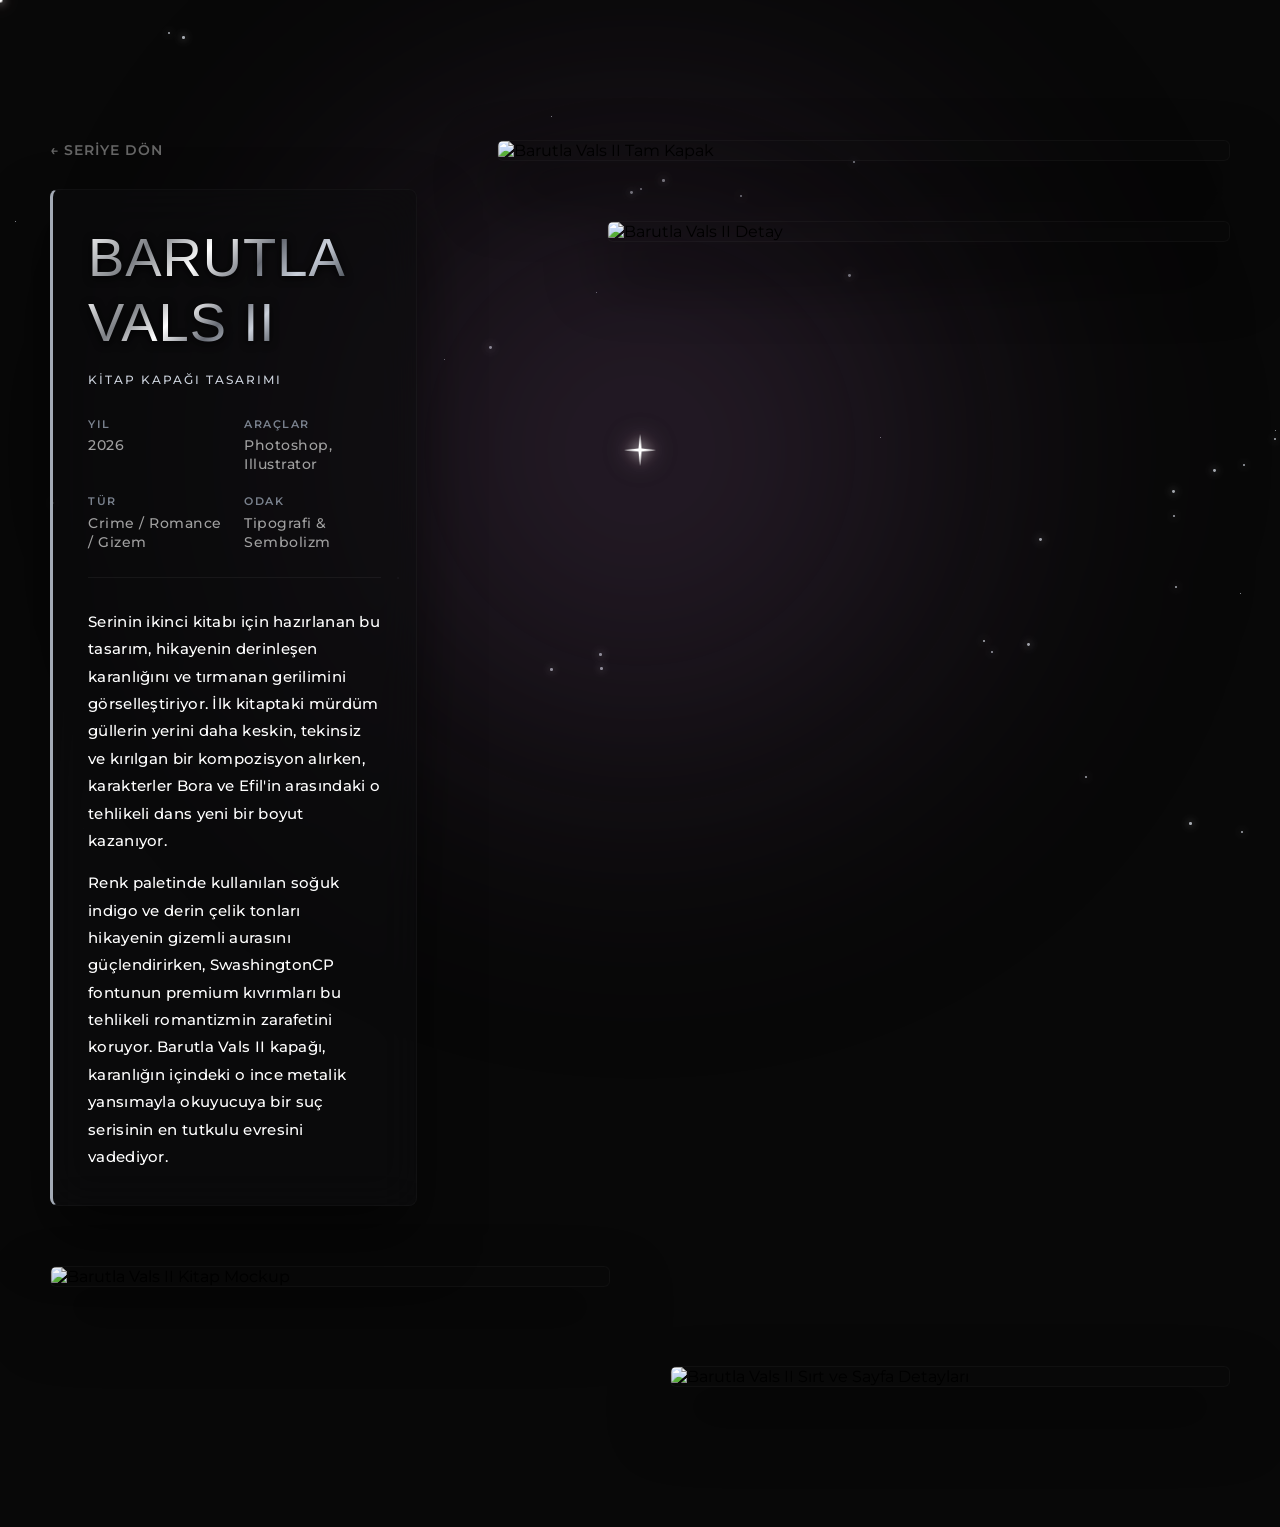
==== barutla-vals-2.html @ 5d256e9f "Add files via upload" ====
<!DOCTYPE html>
<html lang="tr">
<head>
    <meta charset="UTF-8">
    <meta name="viewport" content="width=device-width, initial-scale=1.0">
    <title>Barutla Vals II | Meyra Özer</title>
    
    <!-- GOOGLE FONTS: Montserrat -->
    <link rel="preconnect" href="https://fonts.googleapis.com">
    <link rel="preconnect" href="https://fonts.gstatic.com" crossorigin>
    <link href="https://fonts.googleapis.com/css2?family=Montserrat:wght@300;400;500;600;700&display=swap" rel="stylesheet">
    
    <style>
        /* BARUTLA VALS'İN KESKİN FONTU */
        @font-face {
            font-family: 'swashingtonCP';
            src: url('swashingtonCP.ttf') format('truetype'); 
            font-weight: normal; font-style: normal;
        }

        /* PROJEYE ÖZEL SOĞUK METALİK RENK AYARI */
        :root { --project-glow-color: #4f3754e3; }

        body { padding: 0 !important; background-color: #080808; font-family: 'Montserrat', sans-serif; overflow-x: hidden; }
        * { margin: 0; padding: 0; box-sizing: border-box; user-select: none; cursor: none !important; }
        html { scroll-behavior: smooth; }
        a, button, .interactive { cursor: none !important; }

        /* KURSÖR SİSTEMİ */
        .custom-cursor { width: 5px; height: 5px; background: #fff; border-radius: 50%; position: fixed; transform: translate(-50%, -50%); pointer-events: none; z-index: 9999; box-shadow: 0 0 10px #fff, 0 0 20px #e2abb1; transition: width 0.2s, height 0.2s; will-change: transform; }
        .cursor-follower { width: 32px; height: 32px; position: fixed; transform: translate(-50%, -50%); pointer-events: none; z-index: 9998; color: #ffffff; filter: drop-shadow(0 0 6px rgba(255, 255, 255, 0.9)) drop-shadow(0 0 12px rgba(226, 171, 177, 0.5)); animation: starPulse 2.5s ease-in-out infinite alternate; transition: width 0.3s, height 0.3s; will-change: transform; }
        .cursor-follower svg { width: 100%; height: 100%; }
        @keyframes starPulse { 0% { opacity: 0.4; transform: translate(-50%, -50%) scale(0.9) rotate(0deg); } 100% { opacity: 0.95; transform: translate(-50%, -50%) scale(1.15) rotate(10deg); } }

        /* ÖZEL SOĞUK AMBİANS IŞIĞI */
        .project-bg-glow { position: fixed; top: 50%; left: 50%; transform: translate(-50%, -50%); width: 900px; height: 900px; background: radial-gradient(circle, var(--project-glow-color) 0%, transparent 75%); filter: blur(120px); z-index: -1; pointer-events: none; opacity: 0.6; animation: pulseGlow 8s ease-in-out infinite alternate; will-change: opacity, transform; }
        @keyframes pulseGlow { 0% { opacity: 0.4; transform: translate(-50%, -50%) scale(0.95); } 100% { opacity: 0.7; transform: translate(-50%, -50%) scale(1.05); } }

        /* UÇUŞAN SOĞUK GÜMÜŞ YILDIZLAR */
        .star-field { position: fixed; top: 0; left: 0; width: 100vw; height: 100vh; pointer-events: none; z-index: -1; overflow: hidden; }
        .star { position: absolute; background-color: rgba(220, 225, 235, 0.75); border-radius: 50%; box-shadow: 0 0 8px rgba(255, 255, 255, 0.8), 0 0 15px rgba(220, 225, 235, 0.3); animation: flyAndTwinkle linear infinite; will-change: transform, opacity; }
        @keyframes flyAndTwinkle { 0% { transform: translateY(0) rotate(0deg); opacity: 0; } 10% { opacity: 0.7; } 90% { opacity: 0.7; } 100% { transform: translateY(-120vh) rotate(360deg); opacity: 0; } }

        /* BÖLÜM 1: YAN YANA EDİTORYAL DÜZEN */
        .case-study-container { display: flex; max-width: 1600px; margin: 0 auto; padding: 140px 50px 60px 50px; gap: 80px; }
        .project-meta-side { flex: 1; max-width: 450px; }

        .back-btn { color: #666; text-decoration: none; font-size: 0.9rem; letter-spacing: 1px; transition: color 0.3s ease; display: inline-block; margin-bottom: 30px; text-transform: uppercase; font-weight: 600; }
        .back-btn:hover { color: #fff; }

        .editorial-card { background: rgba(12, 12, 14, 0.6); border: 1px solid rgba(255, 255, 255, 0.03); border-left: 3px solid #a3aab5; border-radius: 8px; padding: 35px; backdrop-filter: blur(20px); -webkit-backdrop-filter: blur(20px); box-shadow: 0 30px 60px rgba(0, 0, 0, 0.5); }

        .case-study-container .editorial-card h1 { font-family: 'swashingtonCP', sans-serif !important; font-size: 3.40rem !important; line-height: 1.2 !important; margin-bottom: 16px !important; letter-spacing: 1px !important; text-transform: none !important; font-weight: 400 !important; filter: drop-shadow(0 2px 4px rgba(0, 0, 0, 0.95)) !important; }
        .case-study-container .editorial-card h1 span { display: inline-block !important; background: linear-gradient(135deg, #ffffff 0%, #7b7e83 25%, #ffffff 45%, #666a73 65%, #cbd1db 80%, #333840 100%) !important; -webkit-background-clip: text !important; -webkit-text-fill-color: transparent !important; background-clip: text !important; margin-right: 12px !important; }

        .editorial-card .project-category { font-size: 0.75rem; color: #cbd1db; letter-spacing: 2px; text-transform: uppercase; margin-bottom: 30px; font-weight: 500; }

        .project-spec-grid { display: grid; grid-template-columns: 1fr 1fr; gap: 20px; margin-bottom: 30px; padding-bottom: 25px; border-bottom: 1px solid rgba(255, 255, 255, 0.05); }
        .spec-item { font-size: 0.85rem; color: #a0a0a0; letter-spacing: 0.5px; line-height: 1.4; font-weight: 500; }
        .spec-item span { display: block; font-size: 0.70rem; color: #7a828e; text-transform: uppercase; letter-spacing: 1.5px; margin-bottom: 4px; font-weight: 600; }

        .project-description { color: #ffffff !important; line-height: 1.8; font-size: 0.95rem; font-weight: 500 !important; letter-spacing: 0.3px; }
        .project-description p { margin-bottom: 15px; }
        .project-description p:last-child { margin-bottom: 0; }

        .project-visuals-side { flex: 2; display: flex; flex-direction: column; gap: 60px; }

        .showcase-img { width: 100%; height: auto; object-fit: contain; border-radius: 6px; border: 1px solid rgba(255, 255, 255, 0.03); background: rgba(10, 10, 10, 0.2); box-shadow: 0 30px 60px rgba(0,0,0,0.8); transition: transform 0.5s ease, box-shadow 0.5s ease; }
        .showcase-img:hover { transform: scale(1.01); box-shadow: 0 40px 80px rgba(0,0,0,0.9), 0 0 40px rgba(255,255,255,0.05); }

        .img-wide { width: 100%; }
        .img-focus { width: 85%; align-self: flex-end; }
        
        /* ========================================= */
        /* YENİ ASİMETRİK PREMIUM EDİTORYAL GALERİ   */
        /* ========================================= */
        .premium-gallery { max-width: 1400px; margin: 0 auto; padding: 0 50px 140px 50px; }
        .gallery-grid { display: grid; grid-template-columns: 1fr 1fr; gap: 60px; align-items: start; }
        
        /* Sağdaki görseli hafif aşağı iterek dergi mizanpajı havası yaratıyoruz */
        .stagger-down { margin-top: 100px; }
        
        .gallery-grid .showcase-img { width: 100%; max-width: 600px; margin: 0 auto; display: block; border-radius: 6px; box-shadow: 0 30px 60px rgba(0,0,0,0.6); border: 1px solid rgba(255,255,255,0.03); transition: transform 0.5s ease, box-shadow 0.5s ease; }
        .gallery-grid .showcase-img:hover { transform: scale(1.02); box-shadow: 0 40px 80px rgba(0,0,0,0.9), 0 0 40px rgba(255,255,255,0.05); }

        /* TELEFON UYUMU */
        @media (max-width: 992px) {
            .case-study-container { flex-direction: column; padding: 100px 20px 30px 20px; gap: 50px; }
            .project-meta-side { max-width: 100%; }
            .case-study-container .editorial-card h1 { font-size: 2.3rem !important; }
            .premium-gallery { padding: 0 20px 100px 20px; }
            
            /* Telefonda asimetriyi iptal edip alt alta düzgünce diziyoruz */
            .gallery-grid { grid-template-columns: 1fr; gap: 40px; }
            .stagger-down { margin-top: 0; }
            .img-focus { width: 100%; }
        }

        /* Dokunmatik Ekranlarda Kursörü Gizle */
        @media (pointer: coarse) {
            .custom-cursor, .cursor-follower { display: none !important; }
            body, a, button, .interactive { cursor: auto !important; }
        }
    </style>
</head>
<body>

    <!-- KURSÖR -->
    <div class="custom-cursor" id="cursor"></div>
    <div class="cursor-follower" id="follower"><svg viewBox="0 0 24 24" fill="none" xmlns="http://www.w3.org/2000/svg"><path d="M12 0 L13.2 10.8 L24 12 L13.2 13.2 L12 24 L10.8 13.2 L0 12 L10.8 10.8 Z" fill="currentColor"/></svg></div>

    <div class="star-field" id="starField"></div>
    <div class="project-bg-glow"></div>

    <!-- BÖLÜM 1: Metin ve İlk 2 Görsel Yan Yana -->
    <div class="case-study-container">
        
        <aside class="project-meta-side">
            <a href="barutla-vals-serisi.html" class="back-btn interactive">← SERİYE DÖN</a>
            
            <div class="editorial-card">
                <h1><span>BARUTLA</span> <br><span>VALS II</span></h1>
                <div class="project-category">KİTAP KAPAĞI TASARIMI</div>
                
                <div class="project-spec-grid">
                    <div class="spec-item"><span>YIL</span> 2026</div>
                    <div class="spec-item"><span>ARAÇLAR</span> Photoshop, Illustrator</div>
                    <div class="spec-item"><span>TÜR</span> Crime / Romance / Gizem</div>
                    <div class="spec-item"><span>ODAK</span> Tipografi & Sembolizm</div>
                </div>

                <div class="project-description">
                    <p>Serinin ikinci kitabı için hazırlanan bu tasarım, hikayenin derinleşen karanlığını ve tırmanan gerilimini görselleştiriyor. İlk kitaptaki mürdüm güllerin yerini daha keskin, tekinsiz ve kırılgan bir kompozisyon alırken, karakterler Bora ve Efil'in arasındaki o tehlikeli dans yeni bir boyut kazanıyor.</p>
                    <p>Renk paletinde kullanılan soğuk indigo ve derin çelik tonları hikayenin gizemli aurasını güçlendirirken, SwashingtonCP fontunun premium kıvrımları bu tehlikeli romantizmin zarafetini koruyor. Barutla Vals II kapağı, karanlığın içindeki o ince metalik yansımayla okuyucuya bir suç serisinin en tutkulu evresini vadediyor.</p>
                </div>
            </div>
        </aside>

        <!-- Dosya adları barutla-vals-2 klasörüne göre güncellendi -->
        <main class="project-visuals-side">
            <img src="barutla-vals-2/bv-iki-01.jpg" alt="Barutla Vals II Tam Kapak" class="showcase-img img-wide interactive">
            <img src="barutla-vals-2/bv-iki-02.jpg" alt="Barutla Vals II Detay" class="showcase-img img-focus interactive">
        </main>

    </div>

    <!-- BÖLÜM 2: ASİMETRİK PREMIUM EDİTORYAL GALERİ -->
    <section class="premium-gallery">
        <div class="gallery-grid">
            <div class="gallery-item">
                <img src="barutla-vals-2/bv-iki-03.jpg" alt="Barutla Vals II Kitap Mockup" class="showcase-img interactive">
            </div>
            <!-- Bu görsel asimetrik etki için biraz daha aşağıda duracak -->
            <div class="gallery-item stagger-down">
                <img src="barutla-vals-2/bv-iki-04.jpg" alt="Barutla Vals II Sırt ve Sayfa Detayları" class="showcase-img interactive">
            </div>
        </div>
    </section>

    <script>
        // Uçuşan Yıldızlar
        const starField = document.getElementById('starField');
        const starCount = 40; 
        for (let i = 0; i < starCount; i++) {
            const star = document.createElement('div');
            star.className = 'star';
            star.style.left = Math.random() * 100 + 'vw';
            star.style.top = Math.random() * 100 + 'vh';
            const size = Math.random() * 2 + 1; 
            star.style.width = size + 'px';
            star.style.height = size + 'px';
            star.style.animationDuration = Math.random() * 6 + 5 + 's'; 
            starField.appendChild(star);
        }

        // Kusursuz Fare Takip Sistemi
        const cursor = document.getElementById('cursor'); 
        const follower = document.getElementById('follower');
        let mX = window.innerWidth / 2, mY = window.innerHeight / 2; let fX = mX, fY = mY;
        
        document.addEventListener('mousemove', (e) => { 
            mX = e.clientX; mY = e.clientY; 
            cursor.style.left = mX + 'px'; cursor.style.top = mY + 'px'; 
        });
        
        function updateFollower() { 
            fX += (mX - fX) * 0.15; 
            fY += (mY - fY) * 0.15; 
            follower.style.left = fX + 'px'; 
            follower.style.top = fY + 'px'; 
            requestAnimationFrame(updateFollower); 
        } 
        updateFollower();
    </script>

</body>
</html>
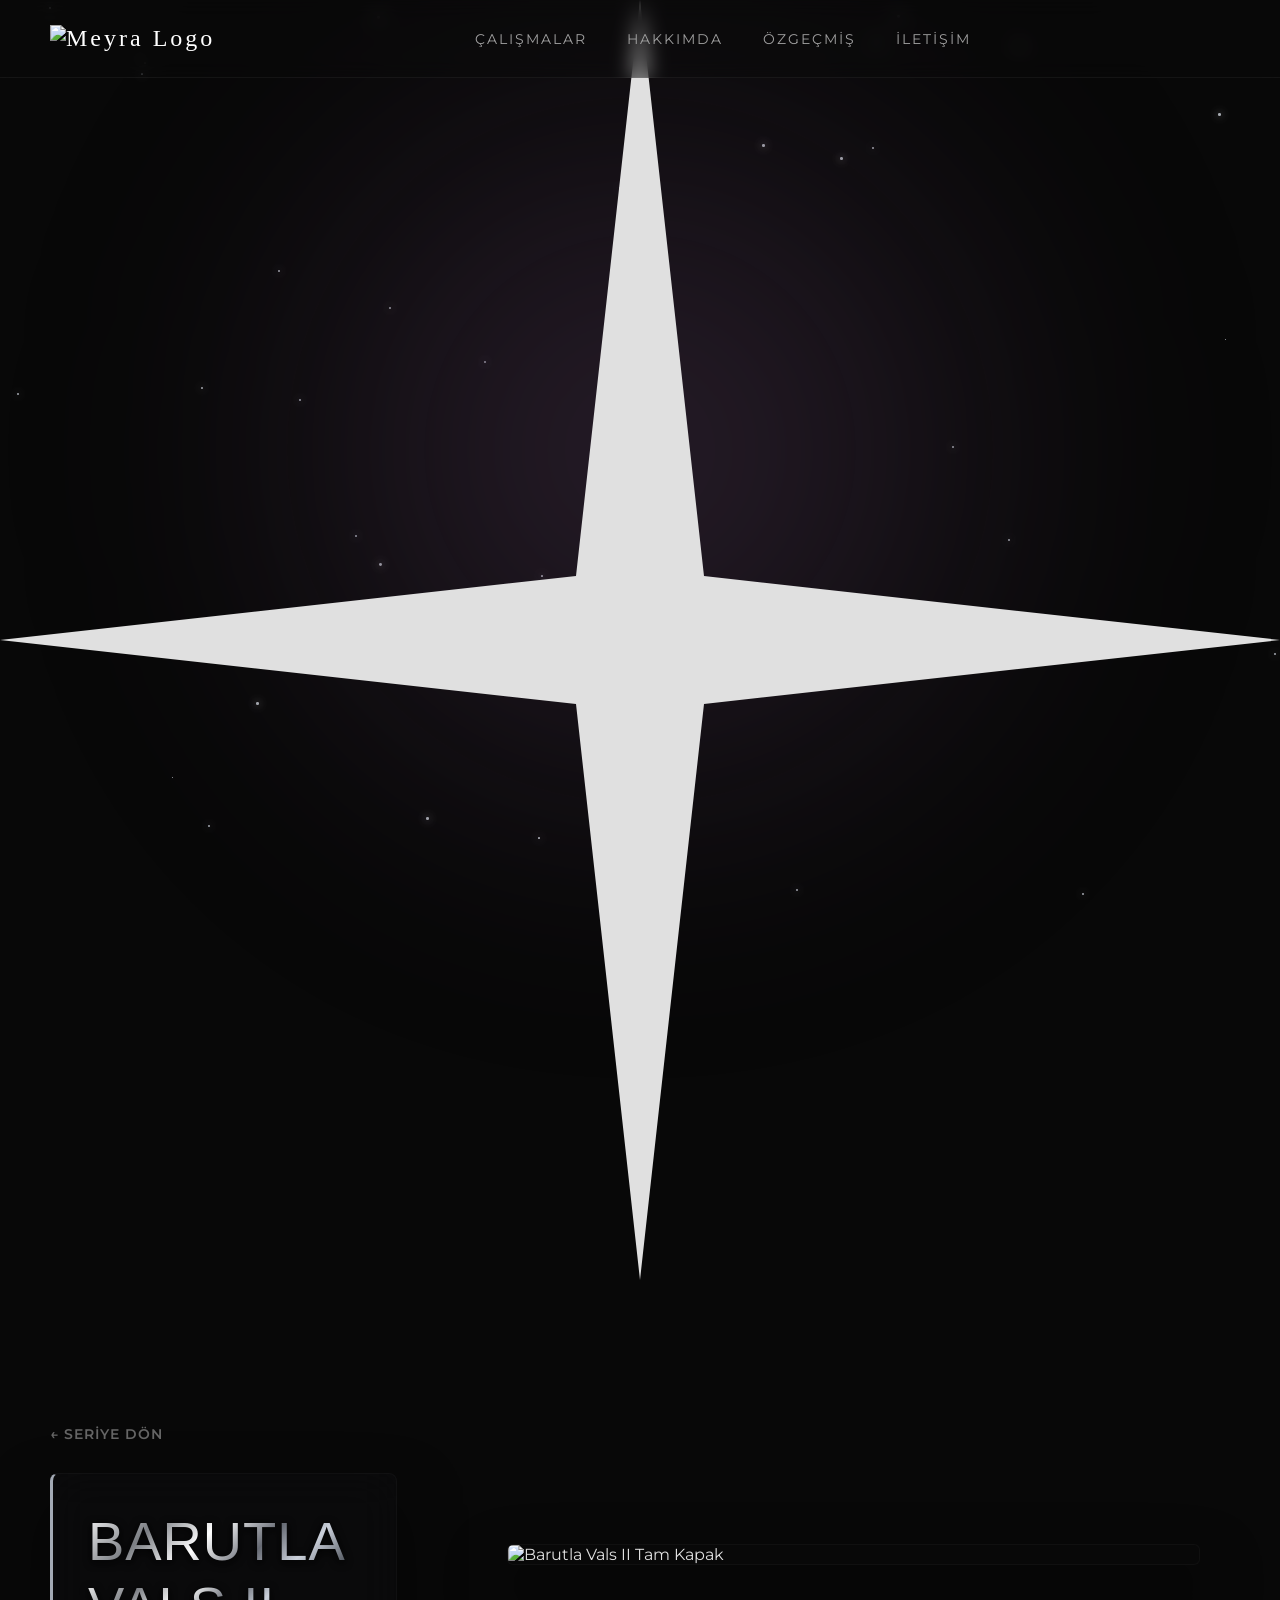
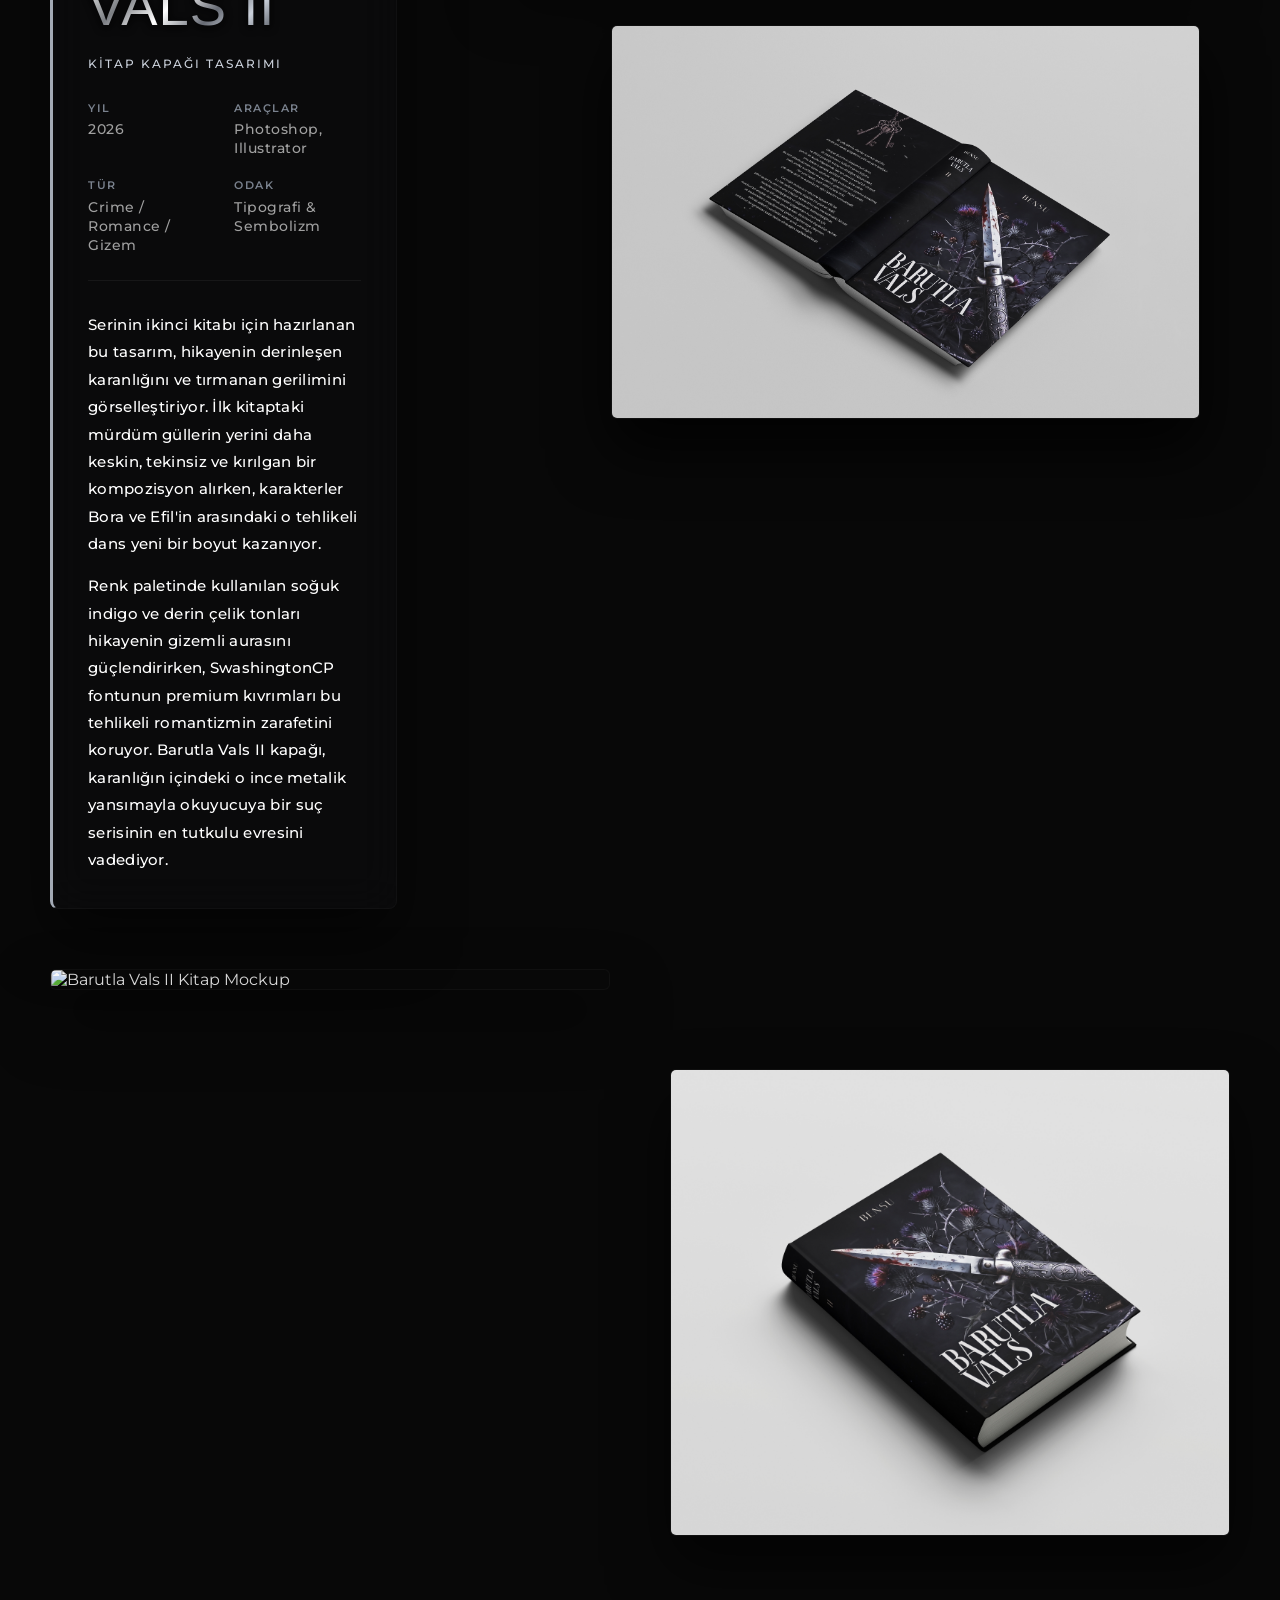
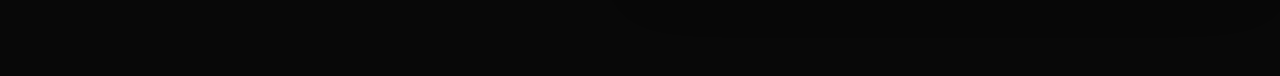
==== commit 014cc1ea: "Add files via upload" ====
--- a/barutla-vals-2.html
+++ b/barutla-vals-2.html
@@ -4,8 +4,10 @@
     <meta charset="UTF-8">
     <meta name="viewport" content="width=device-width, initial-scale=1.0">
     <title>Barutla Vals II | Meyra Özer</title>
+    <link rel="icon" type="image/png" href="m-logo-beyaz.png">
     
-    <!-- GOOGLE FONTS: Montserrat -->
+    <link rel="stylesheet" href="style.css">
+    
     <link rel="preconnect" href="https://fonts.googleapis.com">
     <link rel="preconnect" href="https://fonts.gstatic.com" crossorigin>
     <link href="https://fonts.googleapis.com/css2?family=Montserrat:wght@300;400;500;600;700&display=swap" rel="stylesheet">
@@ -21,16 +23,7 @@
         /* PROJEYE ÖZEL SOĞUK METALİK RENK AYARI */
         :root { --project-glow-color: #4f3754e3; }
 
-        body { padding: 0 !important; background-color: #080808; font-family: 'Montserrat', sans-serif; overflow-x: hidden; }
-        * { margin: 0; padding: 0; box-sizing: border-box; user-select: none; cursor: none !important; }
-        html { scroll-behavior: smooth; }
-        a, button, .interactive { cursor: none !important; }
-
-        /* KURSÖR SİSTEMİ */
-        .custom-cursor { width: 5px; height: 5px; background: #fff; border-radius: 50%; position: fixed; transform: translate(-50%, -50%); pointer-events: none; z-index: 9999; box-shadow: 0 0 10px #fff, 0 0 20px #e2abb1; transition: width 0.2s, height 0.2s; will-change: transform; }
-        .cursor-follower { width: 32px; height: 32px; position: fixed; transform: translate(-50%, -50%); pointer-events: none; z-index: 9998; color: #ffffff; filter: drop-shadow(0 0 6px rgba(255, 255, 255, 0.9)) drop-shadow(0 0 12px rgba(226, 171, 177, 0.5)); animation: starPulse 2.5s ease-in-out infinite alternate; transition: width 0.3s, height 0.3s; will-change: transform; }
-        .cursor-follower svg { width: 100%; height: 100%; }
-        @keyframes starPulse { 0% { opacity: 0.4; transform: translate(-50%, -50%) scale(0.9) rotate(0deg); } 100% { opacity: 0.95; transform: translate(-50%, -50%) scale(1.15) rotate(10deg); } }
+        body { background-color: #080808; overflow-x: hidden; }
 
         /* ÖZEL SOĞUK AMBİANS IŞIĞI */
         .project-bg-glow { position: fixed; top: 50%; left: 50%; transform: translate(-50%, -50%); width: 900px; height: 900px; background: radial-gradient(circle, var(--project-glow-color) 0%, transparent 75%); filter: blur(120px); z-index: -1; pointer-events: none; opacity: 0.6; animation: pulseGlow 8s ease-in-out infinite alternate; will-change: opacity, transform; }
@@ -71,9 +64,7 @@
         .img-wide { width: 100%; }
         .img-focus { width: 85%; align-self: flex-end; }
         
-        /* ========================================= */
-        /* YENİ ASİMETRİK PREMIUM EDİTORYAL GALERİ   */
-        /* ========================================= */
+        /* YENİ ASİMETRİK PREMIUM EDİTORYAL GALERİ */
         .premium-gallery { max-width: 1400px; margin: 0 auto; padding: 0 50px 140px 50px; }
         .gallery-grid { display: grid; grid-template-columns: 1fr 1fr; gap: 60px; align-items: start; }
         
@@ -89,36 +80,41 @@
             .project-meta-side { max-width: 100%; }
             .case-study-container .editorial-card h1 { font-size: 2.3rem !important; }
             .premium-gallery { padding: 0 20px 100px 20px; }
-            
-            /* Telefonda asimetriyi iptal edip alt alta düzgünce diziyoruz */
             .gallery-grid { grid-template-columns: 1fr; gap: 40px; }
             .stagger-down { margin-top: 0; }
             .img-focus { width: 100%; }
         }
-
-        /* Dokunmatik Ekranlarda Kursörü Gizle */
-        @media (pointer: coarse) {
-            .custom-cursor, .cursor-follower { display: none !important; }
-            body, a, button, .interactive { cursor: auto !important; }
-        }
     </style>
 </head>
 <body>
 
-    <!-- KURSÖR -->
     <div class="custom-cursor" id="cursor"></div>
     <div class="cursor-follower" id="follower"><svg viewBox="0 0 24 24" fill="none" xmlns="http://www.w3.org/2000/svg"><path d="M12 0 L13.2 10.8 L24 12 L13.2 13.2 L12 24 L10.8 13.2 L0 12 L10.8 10.8 Z" fill="currentColor"/></svg></div>
 
     <div class="star-field" id="starField"></div>
-    <div class="project-bg-glow"></div>
-
-    <!-- BÖLÜM 1: Metin ve İlk 2 Görsel Yan Yana -->
+    <div class="project-bg-glow" id="glowLight"></div>
+
+    <header class="navbar">
+        <a href="index.html" class="logo interactive">
+            <img src="m-logo-beyaz.png" alt="Meyra Logo" class="nav-logo">
+        </a>
+        <nav class="nav-links">
+            <a href="index.html#calismalar" class="nav-item interactive">ÇALIŞMALAR</a>
+            <a href="index.html#hakkimda" class="nav-item interactive">HAKKIMDA</a>
+            <a href="ozgecmis.html" class="nav-item interactive">ÖZGEÇMİŞ</a>
+            <a href="index.html#iletisim" class="nav-item interactive">İLETİŞİM</a>
+        </nav>
+        <div class="hamburger interactive" id="hamburgerMenu">
+            <span></span><span></span><span></span>
+        </div>
+    </header>
+
     <div class="case-study-container">
         
         <aside class="project-meta-side">
             <a href="barutla-vals-serisi.html" class="back-btn interactive">← SERİYE DÖN</a>
             
-            <div class="editorial-card">
+            <div class="editorial-card interactive">
                 <h1><span>BARUTLA</span> <br><span>VALS II</span></h1>
                 <div class="project-category">KİTAP KAPAĞI TASARIMI</div>
                 
@@ -136,7 +132,6 @@
             </div>
         </aside>
 
-        <!-- Dosya adları barutla-vals-2 klasörüne göre güncellendi -->
         <main class="project-visuals-side">
             <img src="barutla-vals-2/bv-iki-01.jpg" alt="Barutla Vals II Tam Kapak" class="showcase-img img-wide interactive">
             <img src="barutla-vals-2/bv-iki-02.jpg" alt="Barutla Vals II Detay" class="showcase-img img-focus interactive">
@@ -144,13 +139,11 @@
 
     </div>
 
-    <!-- BÖLÜM 2: ASİMETRİK PREMIUM EDİTORYAL GALERİ -->
     <section class="premium-gallery">
         <div class="gallery-grid">
             <div class="gallery-item">
                 <img src="barutla-vals-2/bv-iki-03.jpg" alt="Barutla Vals II Kitap Mockup" class="showcase-img interactive">
             </div>
-            <!-- Bu görsel asimetrik etki için biraz daha aşağıda duracak -->
             <div class="gallery-item stagger-down">
                 <img src="barutla-vals-2/bv-iki-04.jpg" alt="Barutla Vals II Sırt ve Sayfa Detayları" class="showcase-img interactive">
             </div>
@@ -158,7 +151,7 @@
     </section>
 
     <script>
-        // Uçuşan Yıldızlar
+        // Uçuşan Yıldızlar (Barutla Vals'e özel)
         const starField = document.getElementById('starField');
         const starCount = 40; 
         for (let i = 0; i < starCount; i++) {
@@ -173,14 +166,21 @@
             starField.appendChild(star);
         }
 
-        // Kusursuz Fare Takip Sistemi
+        // Global Kursör ve Işık Etkileşimleri
         const cursor = document.getElementById('cursor'); 
         const follower = document.getElementById('follower');
+        const glowLight = document.getElementById('glowLight');
         let mX = window.innerWidth / 2, mY = window.innerHeight / 2; let fX = mX, fY = mY;
         
         document.addEventListener('mousemove', (e) => { 
             mX = e.clientX; mY = e.clientY; 
             cursor.style.left = mX + 'px'; cursor.style.top = mY + 'px'; 
+            
+            // Işığın fareyi hafif takip etmesi
+            const moveX = (mX - window.innerWidth / 2); const moveY = (mY - window.innerHeight / 2);
+            if(glowLight) {
+                glowLight.style.transform = `translate(calc(-50% + ${moveX * 0.1}px), calc(-50% + ${moveY * 0.1}px))`;
+            }
         });
         
         function updateFollower() { 
@@ -191,6 +191,35 @@
             requestAnimationFrame(updateFollower); 
         } 
         updateFollower();
+
+        const interactives = document.querySelectorAll('.interactive');
+        interactives.forEach(item => {
+            item.addEventListener('mouseenter', () => document.body.classList.add('hovering'));
+            item.addEventListener('mouseleave', () => document.body.classList.remove('hovering'));
+        });
+
+        document.addEventListener('click', () => {
+            document.body.classList.add('clicked');
+            setTimeout(() => { document.body.classList.remove('clicked'); }, 300);
+        });
+
+        // Global Hamburger Menü
+        const hamburger = document.getElementById('hamburgerMenu');
+        const navLinks = document.querySelector('.nav-links');
+        const navItemsList = document.querySelectorAll('.nav-item');
+
+        if (hamburger) {
+            hamburger.addEventListener('click', () => {
+                navLinks.classList.toggle('nav-active');
+                hamburger.classList.toggle('toggle');
+            });
+        }
+        navItemsList.forEach(item => {
+            item.addEventListener('click', () => {
+                navLinks.classList.remove('nav-active');
+                hamburger.classList.remove('toggle');
+            });
+        });
     </script>
 
 </body>
--- a/style.css
+++ b/style.css
@@ -0,0 +1,533 @@
+/* GLOBAL AYARLAR */
+* {
+    margin: 0;
+    padding: 0;
+    box-sizing: border-box;
+}
+
+/* TÜM SAYFANIN PREMIUM SCROLLBAR TASARIMI */
+::-webkit-scrollbar {
+    width: 8px;
+}
+
+::-webkit-scrollbar-track {
+    background: #050505;
+}
+
+::-webkit-scrollbar-thumb {
+    background: rgba(255, 255, 255, 0.1);
+    border-radius: 4px;
+    border: 2px solid #050505;
+    transition: background 0.3s ease;
+}
+
+::-webkit-scrollbar-thumb:hover {
+    background: rgba(255, 182, 193, 0.4); /* Toz pembe temaya uyumlu loş hover */
+}
+
+body {
+    background-color: #080808; 
+    color: #e0e0e0;
+    font-family: 'Montserrat', sans-serif; /* Yepyeni Montserrat fontumuz */
+    overflow-x: hidden;
+    scroll-behavior: smooth;
+    isolation: isolate; /* Işıkları duvarın arkasından öne çıkaran sihirli kod */
+}
+
+/* ------------------- */
+/* HERO (KAPAK) BÖLÜMÜ */
+/* ------------------- */
+.hero-section {
+    position: relative;
+    width: 100%;
+    height: 100vh;
+    display: flex;
+    justify-content: center;
+    align-items: center;
+    overflow: hidden;
+}
+
+.bg-video {
+    position: absolute;
+    top: 50%;
+    left: 50%;
+    min-width: 100%;
+    min-height: 100%;
+    transform: translate(-50%, -50%);
+    object-fit: cover;
+    z-index: 1;
+    opacity: 0.8; 
+}
+
+.video-overlay {
+    position: absolute;
+    top: 0;
+    left: 0;
+    width: 100%;
+    height: 100%;
+    background: radial-gradient(circle, rgba(0,0,0,0.4) 0%, rgba(0,0,0,0.85) 100%);
+    z-index: 2;
+}
+
+/* HERO İÇERİK KABI */
+.hero-content {
+    position: relative;
+    z-index: 3;
+    text-align: center;
+    filter: drop-shadow(0 0 25px rgba(255, 255, 255, 0.25)); /* Güvenli parlama alanı */
+}
+
+/* GÜNCELLENEN GRAFİKSEL H1 BAŞLIĞI */
+.hero-content h1 {
+    font-family: 'Playfair Display', serif; /* Başlığın o asil tırnaklı kontrastı korunuyor */
+    font-size: 95px;
+    font-weight: 400;
+    letter-spacing: 14px;
+    margin-bottom: 15px;
+    line-height: 1.2;
+    
+    /* Beyazdan parlak gümüş griye keskin degrade */
+    background: linear-gradient(180deg, #ffffff 30%, #cccccc 100%);
+    -webkit-background-clip: text;
+    -webkit-text-fill-color: transparent;
+    background-clip: text;
+}
+
+.hero-content p {
+    font-size: 14px;
+    font-weight: 300;
+    color: #a0a0a0;
+    letter-spacing: 8px;
+    text-transform: uppercase;
+    margin-bottom: 60px;
+}
+
+.scroll-indicator {
+    font-size: 11px;
+    color: #e3e3e3;
+    letter-spacing: 3px;
+    text-transform: uppercase;
+    animation: floating 2.5s ease-in-out infinite;
+    line-height: 2;
+}
+
+/* ------------------- */
+/* YÜKLENME ANİMASYONLARI (FADE UP) */
+/* ------------------- */
+.fade-up {
+    opacity: 0;
+    transform: translateY(30px);
+    animation: fadeUpAnim 1.2s cubic-bezier(0.16, 1, 0.3, 1) forwards;
+}
+
+.delay-1 { animation-delay: 0.3s; }
+.delay-2 { animation-delay: 0.6s; }
+
+@keyframes fadeUpAnim {
+    to {
+        opacity: 1;
+        transform: translateY(0);
+    }
+}
+
+@keyframes floating {
+    0%, 100% { transform: translateY(0); }
+    50% { transform: translateY(10px); }
+}
+
+/* ------------------- */
+/* PROJELER GALERİSİ */
+/* ------------------- */
+main {
+    max-width: 1300px;
+    margin: 0 auto;
+    padding: 120px 30px;
+}
+
+.section-header {
+    margin-bottom: 60px;
+    display: flex;
+    align-items: center;
+    gap: 20px;
+}
+
+.section-title {
+    font-family: 'Playfair Display', serif;
+    font-size: 32px;
+    font-weight: 400;
+    letter-spacing: 2px;
+    background: linear-gradient(180deg, #ffffff 50%, #b0b0b0 100%);
+    -webkit-background-clip: text;
+    -webkit-text-fill-color: transparent;
+}
+
+/* KÜRATÖR MANİFESTOSU (ÇALIŞMALAR ÖNCESİ) */
+        .curator-manifesto { 
+            margin-top: -30px; 
+            margin-bottom: 60px; 
+            max-width: 700px; 
+            padding-left: 25px; 
+            border-left: 2px solid rgba(226, 171, 177, 0.3); 
+            animation: fadeIn 2s ease forwards;
+        }
+        .curator-manifesto p { 
+            font-family: 'Cormorant Garamond', serif; 
+            font-size: 1.3rem; 
+            font-style: italic; 
+            color: rgba(255, 255, 255, 0.65); 
+            line-height: 1.7; 
+            letter-spacing: 0.5px;
+        }
+        .curator-manifesto span { 
+            font-family: 'Syne', sans-serif; 
+            font-size: 0.75rem; 
+            font-style: normal; 
+            font-weight: 700; 
+            letter-spacing: 3px; 
+            text-transform: uppercase; 
+            color: #fff; 
+            border-bottom: 1px solid #e2abb1; 
+            padding-bottom: 2px; 
+        }
+
+.line {
+    flex-grow: 1;
+    height: 1px;
+    background: linear-gradient(90deg, rgba(255,255,255,0.4), rgba(106, 27, 154, 0.2), transparent);
+}
+
+.gallery {
+    display: grid;
+    grid-template-columns: repeat(auto-fit, minmax(340px, 1fr));
+    gap: 40px;
+}
+
+.project-card {
+    background: rgba(20, 20, 20, 0.4);
+    border: 1px solid rgba(255, 255, 255, 0.05);
+    border-radius: 2px; 
+    backdrop-filter: blur(10px); 
+    overflow: hidden;
+    cursor: pointer;
+    transition: all 0.5s cubic-bezier(0.16, 1, 0.3, 1);
+}
+
+.card-img-placeholder {
+    width: 100%;
+    height: 300px;
+    background-color: #111;
+    transition: transform 0.7s ease;
+}
+
+.project-card:hover .card-img-placeholder {
+    transform: scale(1.05); 
+    background-color: #1a1a1a;
+}
+
+.project-info {
+    padding: 25px;
+    position: relative;
+    background: linear-gradient(0deg, #0f0f0f 0%, transparent 100%);
+    margin-top: -50px; 
+}
+
+.project-info h3 {
+    font-family: 'Playfair Display', serif;
+    font-size: 22px;
+    color: #fff;
+    font-weight: 400;
+    margin-bottom: 6px;
+    letter-spacing: 1px;
+}
+
+.project-info p {
+    font-size: 13px;
+    color: #888;
+    letter-spacing: 1.5px;
+    font-weight: 300;
+    text-transform: uppercase;
+}
+
+.reveal {
+    opacity: 0;
+    transform: translateY(50px);
+    transition: all 0.9s cubic-bezier(0.16, 1, 0.3, 1);
+}
+
+.reveal.active {
+    opacity: 1;
+    transform: translateY(0);
+}
+
+footer {
+    text-align: center;
+    padding: 80px 20px;
+    color: #555;
+    font-size: 13px;
+    letter-spacing: 2px;
+    background: linear-gradient(0deg, #050505 0%, #080808 100%);
+}
+
+footer p {
+    margin-bottom: 12px;
+}
+
+/* ------------------- */
+/* SLIDER (KAYDIRMALI GALERİ) */
+/* ------------------- */
+.project-slider {
+    display: flex;
+    gap: 20px;
+    overflow-x: auto; 
+    scroll-snap-type: x mandatory; 
+    padding: 20px 0;
+}
+
+.project-slider::-webkit-scrollbar {
+    height: 6px; 
+}
+
+.project-slider::-webkit-scrollbar-track {
+    background: rgba(255, 255, 255, 0.05); 
+    border-radius: 10px;
+}
+
+.project-slider::-webkit-scrollbar-thumb {
+    background: rgba(255, 255, 255, 0.3); 
+    border-radius: 10px;
+}
+
+.project-slider img {
+    height: 500px;
+    object-fit: contain;
+    scroll-snap-align: center;
+    border-radius: 4px;
+    transition: transform 0.3s ease;
+}
+
+.card-img-real {
+    width: 100%;
+    height: 300px;
+    object-fit: cover; 
+    transition: transform 0.7s ease;
+    display: block; 
+}
+
+.project-card:hover .card-img-real {
+    transform: scale(1.05);
+}
+
+/* --- KUSURSUZ NAVBAR TASARIMI --- */
+.navbar {
+    position: fixed; 
+    top: 0;
+    left: 0;
+    width: 100%;
+    padding: 25px 50px;
+    display: flex;
+    justify-content: space-between;
+    align-items: center;
+    background: rgba(10, 10, 10, 0.4); 
+    backdrop-filter: blur(10px); 
+    -webkit-backdrop-filter: blur(10px); 
+    z-index: 1000; 
+    box-sizing: border-box;
+    border-bottom: 1px solid rgba(255, 255, 255, 0.05); 
+}
+
+.navbar .logo {
+    font-family: 'Keep Calm', serif;
+    color: #fff;
+    text-decoration: none;
+    font-size: 1.5rem;
+    letter-spacing: 3px;
+}
+
+.navbar .nav-links {
+    display: flex;
+    gap: 40px;
+}
+
+.navbar .nav-links a {
+    color: #a0a0a0;
+    text-decoration: none;
+    font-size: 0.85rem;
+    letter-spacing: 2px;
+    text-transform: uppercase;
+    transition: color 0.3s ease;
+}
+
+.navbar .nav-links a:hover {
+    color: #fff; 
+}
+
+/* EKRAN KÜÇÜLDÜĞÜNDE DEVREYE GİRECEK KODLAR */
+@media (max-width: 768px) {
+    nav, .navbar, header {
+        flex-direction: column !important;
+        gap: 15px;
+        text-align: center;
+        padding: 10px;
+    }
+    
+    h1 {
+        font-size: 2.5rem !important;
+        line-height: 1.2;
+    }
+    
+    h2, h3 {
+        font-size: 1.8rem !important;
+    }
+    
+    img {
+        max-width: 100% !important;
+        height: auto !important;
+    }
+    
+    .container, section, main {
+        padding-left: 15px !important;
+        padding-right: 15px !important;
+    }
+}
+
+/* =================================================== */
+/* SOFT TOZ PEMBE NEBULA IŞIKLARI (YENİ VE HIZLI)       */
+/* =================================================== */
+.ambient-blob {
+    position: fixed;
+    width: 850px;
+    height: 850px;
+    border-radius: 50%;
+    pointer-events: none;
+    z-index: -1; 
+    filter: blur(150px);
+    mix-blend-mode: screen;
+    opacity: 0.22;
+    animation: floatNebula 12s ease-in-out infinite alternate;
+}
+
+.blob-1 {
+    top: -25%;
+    left: -20%;
+    background: radial-gradient(circle, rgba(255, 182, 193, 0.6) 0%, rgba(244, 143, 177, 0.2) 50%, transparent 70%);
+    animation-duration: 9s;
+}
+
+.blob-2 {
+    top: 20%;
+    right: -20%;
+    background: radial-gradient(circle, rgba(224, 176, 255, 0.5) 0%, rgba(255, 192, 203, 0.15) 50%, transparent 70%);
+    animation-duration: 14s;
+    animation-delay: -3s;
+}
+
+.blob-3 {
+    bottom: -25%;
+    left: -15%;
+    background: radial-gradient(circle, rgba(219, 112, 147, 0.5) 0%, rgba(244, 143, 177, 0.1) 50%, transparent 70%);
+    animation-duration: 11s;
+}
+
+@keyframes floatNebula {
+    0% { transform: translate(0, 0) scale(1) rotate(0deg); }
+    50% { transform: translate(100px, 60px) scale(1.15) rotate(120deg); }
+    100% { transform: translate(-50px, 100px) scale(0.95) rotate(240deg); }
+}
+
+/* TOZ PEMBE PREMIUM HOVER EFEKTİ */
+.project-card:hover {
+    transform: translateY(-12px) scale(1.02);
+    border-color: rgba(255, 182, 193, 0.4);
+    box-shadow: 0 25px 50px rgba(0,0,0,0.8), 0 0 40px rgba(255, 182, 193, 0.15);
+}
+
+/* =================================================== */
+/* KOZMİK GÖKYÜZÜ VE UÇUŞAN YILDIZLAR TASARIMI          */
+/* =================================================== */
+.star-field {
+    position: fixed;
+    top: 0;
+    left: 0;
+    width: 100vw;
+    height: 100vh;
+    pointer-events: none;
+    z-index: -1;
+    overflow: hidden;
+}
+
+.star {
+    position: absolute;
+    background-color: rgba(255, 255, 255, 0.85);
+    border-radius: 50%;
+    box-shadow: 0 0 10px rgba(255, 255, 255, 0.8), 0 0 20px rgba(138, 43, 226, 0.4);
+    animation: flyAndTwinkle linear infinite;
+}
+
+@keyframes flyAndTwinkle {
+    0% { transform: translateY(0) rotate(0deg); opacity: 0; }
+    10% { opacity: 0.8; }
+    90% { opacity: 0.8; }
+    100% { transform: translateY(-120vh) rotate(360deg); opacity: 0; }
+}/* ÇALIŞMALAR İÇİN YEPYENİ EPİK AKIŞ */
+.works-editorial-list {
+    width: 100%;
+    margin-top: 100px;
+    padding-bottom: 200px;
+}
+
+.editorial-work-item {
+    width: 100%;
+    padding: 120px 0;
+    border-bottom: 1px solid rgba(255,255,255,0.05);
+    position: relative;
+    display: flex;
+    justify-content: space-between;
+    align-items: center;
+    transition: all 0.6s ease;
+    text-decoration: none;
+}
+
+.editorial-work-item:hover {
+    padding-left: 50px;
+}
+
+.work-text-block { z-index: 2; }
+
+.work-big-title {
+    font-family: 'Syne', sans-serif;
+    font-size: 8rem;
+    font-weight: 800;
+    letter-spacing: -4px;
+    color: #fff;
+    transition: color 0.4s ease;
+}
+
+.work-category-tag {
+    font-family: 'Montserrat', sans-serif;
+    font-size: 0.7rem;
+    letter-spacing: 6px;
+    text-transform: uppercase;
+    color: #bfa0a4;
+    margin-top: 10px;
+    display: block;
+}
+
+/* Farenin altına gelen 'Ghost' Görsel Efekti */
+.work-hover-img {
+    position: fixed;
+    width: 450px;
+    height: 600px;
+    top: 50%;
+    right: 15%;
+    transform: translateY(-50%) scale(0.8);
+    opacity: 0;
+    pointer-events: none;
+    transition: opacity 0.4s ease, transform 0.4s ease;
+    z-index: 1;
+    object-fit: cover;
+    border-radius: 4px;
+    filter: grayscale(30%) contrast(1.1);
+}
+
+.editorial-work-item:hover .work-big-title { color: #e2abb1; }
+.editorial-work-item:hover ~ .work-hover-img { opacity: 1; transform: translateY(-50%) scale(1); }
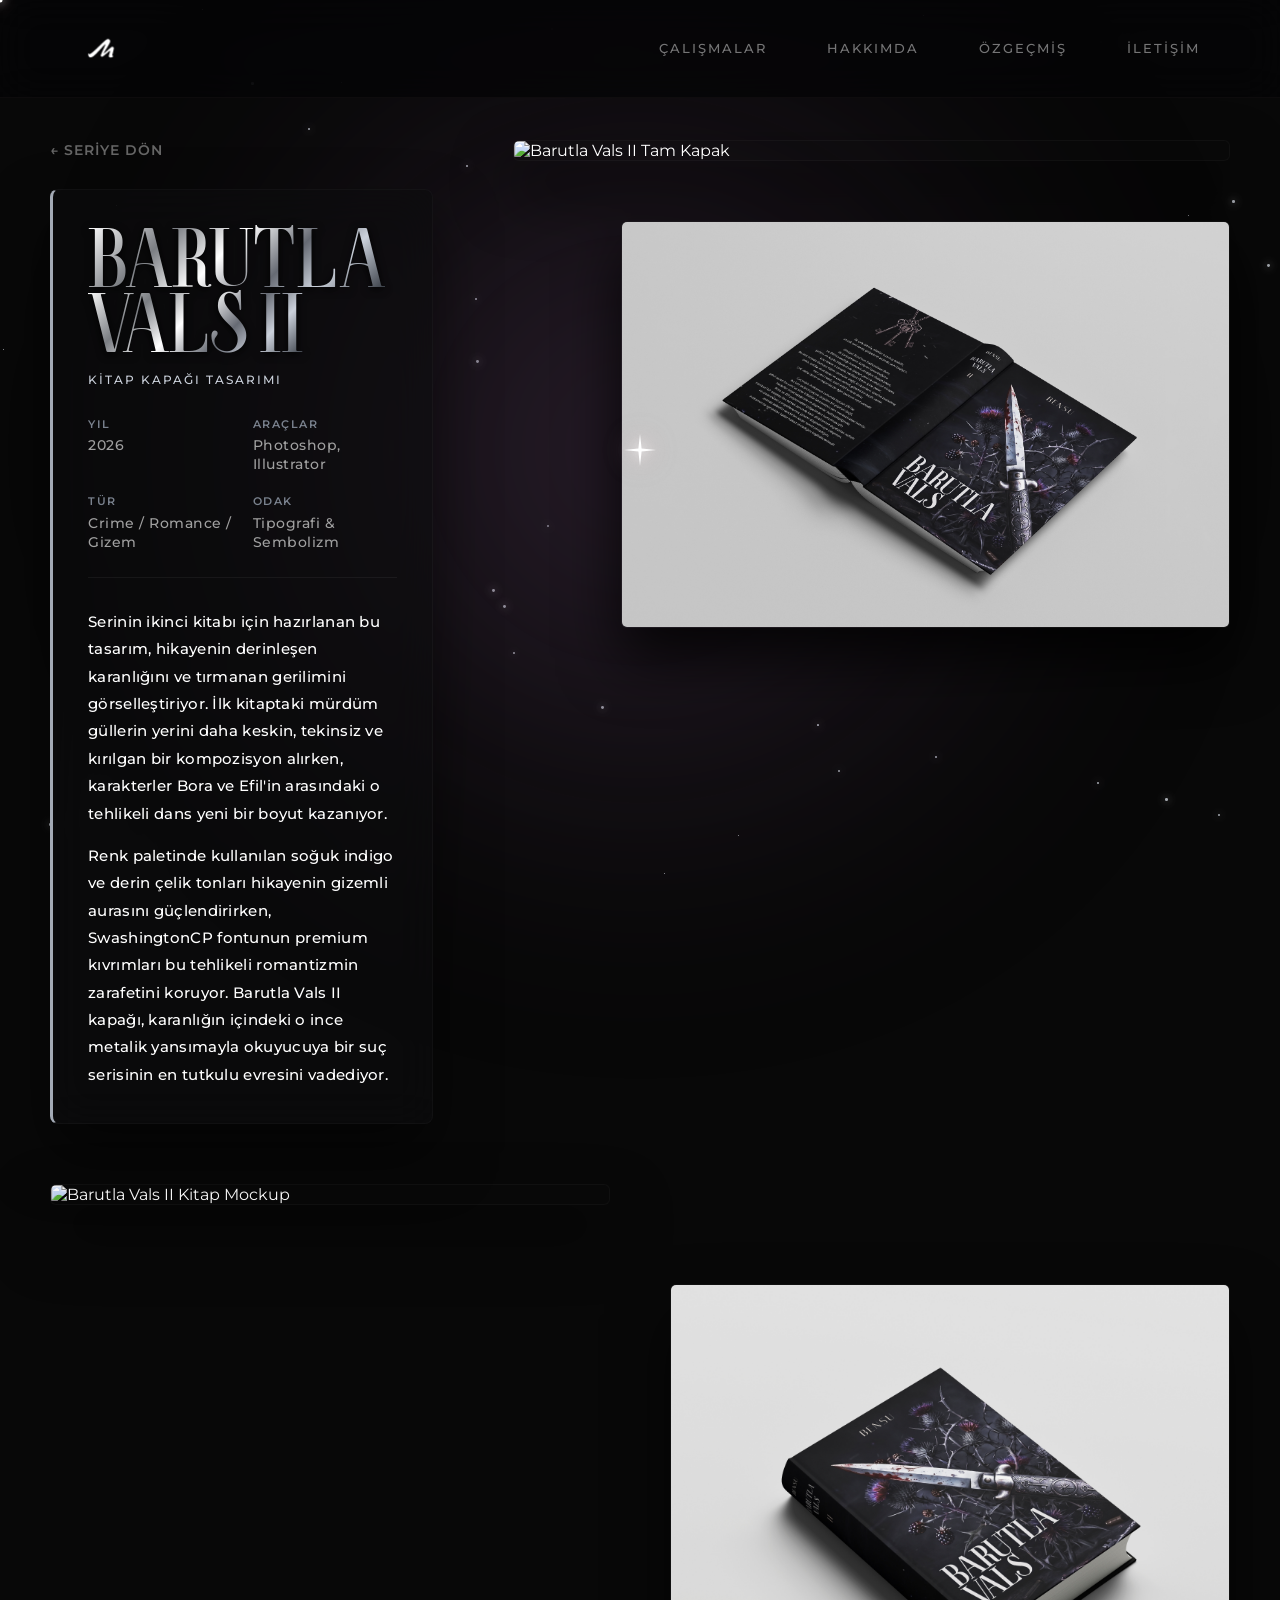
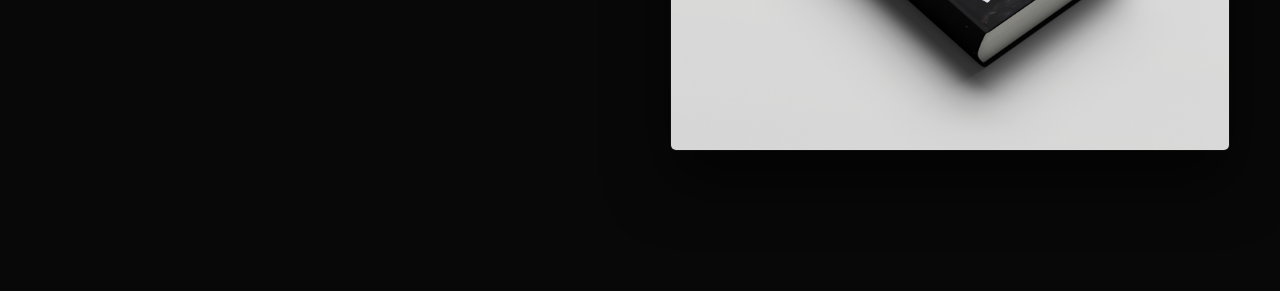
==== commit 2c776fa6: "Add files via upload" ====
--- a/barutla-vals-2.html
+++ b/barutla-vals-2.html
@@ -15,8 +15,8 @@
     <style>
         /* BARUTLA VALS'İN KESKİN FONTU */
         @font-face {
-            font-family: 'swashingtonCP';
-            src: url('swashingtonCP.ttf') format('truetype'); 
+    font-family: 'swashingtonCP';
+    src: url('swashington.ttf') format('truetype'); 
             font-weight: normal; font-style: normal;
         }
 
--- a/style.css
+++ b/style.css
@@ -1,533 +1,146 @@
-/* GLOBAL AYARLAR */
-* {
-    margin: 0;
-    padding: 0;
-    box-sizing: border-box;
+/* ÖZEL FONT TANIMLAMALARI */
+@font-face {
+    font-family: 'MarketingDisparities';
+    src: url('marketing.otf') format('opentype'); /* uzantıya dikkat: .otf için opentype */
+    font-weight: normal;
+    font-style: normal;
 }
 
-/* TÜM SAYFANIN PREMIUM SCROLLBAR TASARIMI */
-::-webkit-scrollbar {
-    width: 8px;
-}
+/* GENEL AYARLAR */
+* { margin: 0; padding: 0; box-sizing: border-box; user-select: none; }
+html { scroll-behavior: smooth; }
+body { background-color: #030305; color: #fff; font-family: 'Montserrat', sans-serif; overflow-x: hidden; }
 
-::-webkit-scrollbar-track {
-    background: #050505;
-}
+/* PARIL PARLAYAN BEYAZ ÇEKİRDEK KURSÖR */
+.custom-cursor { width: 5px; height: 5px; background: #fff; border-radius: 50%; position: fixed; transform: translate(-50%, -50%); pointer-events: none; z-index: 9999; box-shadow: 0 0 10px #fff, 0 0 20px #e2abb1; transition: width 0.2s, height 0.2s; }
+.cursor-follower { width: 32px; height: 32px; position: fixed; transform: translate(-50%, -50%); pointer-events: none; z-index: 9998; color: #ffffff; filter: drop-shadow(0 0 6px rgba(255, 255, 255, 0.9)) drop-shadow(0 0 12px rgba(226, 171, 177, 0.5)); animation: starPulse 2.5s ease-in-out infinite alternate; transition: width 0.3s, height 0.3s; }
+.cursor-follower svg { width: 100%; height: 100%; }
+@keyframes starPulse { 0% { opacity: 0.4; transform: translate(-50%, -50%) scale(0.9) rotate(0deg); } 100% { opacity: 0.95; transform: translate(-50%, -50%) scale(1.15) rotate(10deg); } }
+body.clicked .custom-cursor { width: 10px; height: 10px; }
+body.clicked .cursor-follower { width: 44px; height: 44px; }
+body.hovering .cursor-follower { width: 44px; height: 44px; color: #e2abb1; }
 
-::-webkit-scrollbar-thumb {
-    background: rgba(255, 255, 255, 0.1);
-    border-radius: 4px;
-    border: 2px solid #050505;
-    transition: background 0.3s ease;
-}
+/* TOZ PEMBE & SİYAH COSMIC NEBULA */
+.interactive-bg { position: fixed; top: 0; left: 0; width: 100vw; height: 100vh; z-index: -2; overflow: hidden; background: #030305; pointer-events: none; }
+.nebula-1 { position: absolute; width: 900px; height: 900px; background: radial-gradient(circle, rgba(226, 171, 177, 0.35) 0%, transparent 75%); border-radius: 50%; filter: blur(110px); pointer-events: none; transform: translate(-50%, -50%); left: 50%; top: 50%; transition: left 0.5s cubic-bezier(0.1, 0.8, 0.25, 1), top 0.5s cubic-bezier(0.1, 0.8, 0.25, 1); }
+.nebula-2 { position: absolute; width: 1050px; height: 1000px; background: radial-gradient(circle, rgba(186, 141, 148, 0.15) 0%, transparent 75%); border-radius: 50%; filter: blur(130px); pointer-events: none; transform: translate(-50%, -50%); left: 50%; top: 50%; transition: left 0.7s cubic-bezier(0.1, 0.8, 0.25, 1), top 0.7s cubic-bezier(0.1, 0.8, 0.25, 1); }
 
-::-webkit-scrollbar-thumb:hover {
-    background: rgba(255, 182, 193, 0.4); /* Toz pembe temaya uyumlu loş hover */
-}
+/* SIVI İPEK GİBİ AKAN GENERATİVE DALGA CANVAS'I */
+#waveCanvas { position: fixed; top: 0; left: 0; width: 100vw; height: 100vh; pointer-events: none; z-index: -1; opacity: 0.8; }
 
-body {
-    background-color: #080808; 
-    color: #e0e0e0;
-    font-family: 'Montserrat', sans-serif; /* Yepyeni Montserrat fontumuz */
-    overflow-x: hidden;
-    scroll-behavior: smooth;
-    isolation: isolate; /* Işıkları duvarın arkasından öne çıkaran sihirli kod */
-}
-
-/* ------------------- */
-/* HERO (KAPAK) BÖLÜMÜ */
-/* ------------------- */
-.hero-section {
-    position: relative;
-    width: 100%;
-    height: 100vh;
-    display: flex;
-    justify-content: center;
-    align-items: center;
-    overflow: hidden;
-}
-
-.bg-video {
-    position: absolute;
-    top: 50%;
-    left: 50%;
-    min-width: 100%;
-    min-height: 100%;
-    transform: translate(-50%, -50%);
-    object-fit: cover;
-    z-index: 1;
-    opacity: 0.8; 
-}
-
-.video-overlay {
-    position: absolute;
-    top: 0;
-    left: 0;
-    width: 100%;
-    height: 100%;
-    background: radial-gradient(circle, rgba(0,0,0,0.4) 0%, rgba(0,0,0,0.85) 100%);
-    z-index: 2;
-}
-
-/* HERO İÇERİK KABI */
-.hero-content {
-    position: relative;
-    z-index: 3;
-    text-align: center;
-    filter: drop-shadow(0 0 25px rgba(255, 255, 255, 0.25)); /* Güvenli parlama alanı */
-}
-
-/* GÜNCELLENEN GRAFİKSEL H1 BAŞLIĞI */
-.hero-content h1 {
-    font-family: 'Playfair Display', serif; /* Başlığın o asil tırnaklı kontrastı korunuyor */
-    font-size: 95px;
-    font-weight: 400;
-    letter-spacing: 14px;
-    margin-bottom: 15px;
-    line-height: 1.2;
-    
-    /* Beyazdan parlak gümüş griye keskin degrade */
-    background: linear-gradient(180deg, #ffffff 30%, #cccccc 100%);
-    -webkit-background-clip: text;
-    -webkit-text-fill-color: transparent;
-    background-clip: text;
-}
-
-.hero-content p {
-    font-size: 14px;
-    font-weight: 300;
-    color: #a0a0a0;
-    letter-spacing: 8px;
-    text-transform: uppercase;
-    margin-bottom: 60px;
-}
-
-.scroll-indicator {
-    font-size: 11px;
-    color: #e3e3e3;
-    letter-spacing: 3px;
-    text-transform: uppercase;
-    animation: floating 2.5s ease-in-out infinite;
-    line-height: 2;
-}
-
-/* ------------------- */
-/* YÜKLENME ANİMASYONLARI (FADE UP) */
-/* ------------------- */
-.fade-up {
-    opacity: 0;
-    transform: translateY(30px);
-    animation: fadeUpAnim 1.2s cubic-bezier(0.16, 1, 0.3, 1) forwards;
-}
-
-.delay-1 { animation-delay: 0.3s; }
-.delay-2 { animation-delay: 0.6s; }
-
-@keyframes fadeUpAnim {
-    to {
-        opacity: 1;
-        transform: translateY(0);
-    }
-}
-
-@keyframes floating {
-    0%, 100% { transform: translateY(0); }
-    50% { transform: translateY(10px); }
-}
-
-/* ------------------- */
-/* PROJELER GALERİSİ */
-/* ------------------- */
-main {
-    max-width: 1300px;
-    margin: 0 auto;
-    padding: 120px 30px;
-}
-
-.section-header {
-    margin-bottom: 60px;
-    display: flex;
-    align-items: center;
-    gap: 20px;
-}
-
-.section-title {
-    font-family: 'Playfair Display', serif;
-    font-size: 32px;
-    font-weight: 400;
-    letter-spacing: 2px;
-    background: linear-gradient(180deg, #ffffff 50%, #b0b0b0 100%);
-    -webkit-background-clip: text;
-    -webkit-text-fill-color: transparent;
-}
-
-/* KÜRATÖR MANİFESTOSU (ÇALIŞMALAR ÖNCESİ) */
-        .curator-manifesto { 
-            margin-top: -30px; 
-            margin-bottom: 60px; 
-            max-width: 700px; 
-            padding-left: 25px; 
-            border-left: 2px solid rgba(226, 171, 177, 0.3); 
-            animation: fadeIn 2s ease forwards;
-        }
-        .curator-manifesto p { 
-            font-family: 'Cormorant Garamond', serif; 
-            font-size: 1.3rem; 
-            font-style: italic; 
-            color: rgba(255, 255, 255, 0.65); 
-            line-height: 1.7; 
-            letter-spacing: 0.5px;
-        }
-        .curator-manifesto span { 
-            font-family: 'Syne', sans-serif; 
-            font-size: 0.75rem; 
-            font-style: normal; 
-            font-weight: 700; 
-            letter-spacing: 3px; 
-            text-transform: uppercase; 
-            color: #fff; 
-            border-bottom: 1px solid #e2abb1; 
-            padding-bottom: 2px; 
-        }
-
-.line {
-    flex-grow: 1;
-    height: 1px;
-    background: linear-gradient(90deg, rgba(255,255,255,0.4), rgba(106, 27, 154, 0.2), transparent);
-}
-
-.gallery {
-    display: grid;
-    grid-template-columns: repeat(auto-fit, minmax(340px, 1fr));
-    gap: 40px;
-}
-
-.project-card {
-    background: rgba(20, 20, 20, 0.4);
-    border: 1px solid rgba(255, 255, 255, 0.05);
-    border-radius: 2px; 
-    backdrop-filter: blur(10px); 
-    overflow: hidden;
-    cursor: pointer;
-    transition: all 0.5s cubic-bezier(0.16, 1, 0.3, 1);
-}
-
-.card-img-placeholder {
-    width: 100%;
-    height: 300px;
-    background-color: #111;
-    transition: transform 0.7s ease;
-}
-
-.project-card:hover .card-img-placeholder {
-    transform: scale(1.05); 
-    background-color: #1a1a1a;
-}
-
-.project-info {
-    padding: 25px;
-    position: relative;
-    background: linear-gradient(0deg, #0f0f0f 0%, transparent 100%);
-    margin-top: -50px; 
-}
-
-.project-info h3 {
-    font-family: 'Playfair Display', serif;
-    font-size: 22px;
-    color: #fff;
-    font-weight: 400;
-    margin-bottom: 6px;
-    letter-spacing: 1px;
-}
-
-.project-info p {
-    font-size: 13px;
-    color: #888;
-    letter-spacing: 1.5px;
-    font-weight: 300;
-    text-transform: uppercase;
-}
-
-.reveal {
-    opacity: 0;
-    transform: translateY(50px);
-    transition: all 0.9s cubic-bezier(0.16, 1, 0.3, 1);
-}
-
-.reveal.active {
-    opacity: 1;
-    transform: translateY(0);
-}
-
-footer {
-    text-align: center;
-    padding: 80px 20px;
-    color: #555;
-    font-size: 13px;
-    letter-spacing: 2px;
-    background: linear-gradient(0deg, #050505 0%, #080808 100%);
-}
-
-footer p {
-    margin-bottom: 12px;
-}
-
-/* ------------------- */
-/* SLIDER (KAYDIRMALI GALERİ) */
-/* ------------------- */
-.project-slider {
-    display: flex;
-    gap: 20px;
-    overflow-x: auto; 
-    scroll-snap-type: x mandatory; 
-    padding: 20px 0;
-}
-
-.project-slider::-webkit-scrollbar {
-    height: 6px; 
-}
-
-.project-slider::-webkit-scrollbar-track {
-    background: rgba(255, 255, 255, 0.05); 
-    border-radius: 10px;
-}
-
-.project-slider::-webkit-scrollbar-thumb {
-    background: rgba(255, 255, 255, 0.3); 
-    border-radius: 10px;
-}
-
-.project-slider img {
-    height: 500px;
-    object-fit: contain;
-    scroll-snap-align: center;
-    border-radius: 4px;
-    transition: transform 0.3s ease;
-}
-
-.card-img-real {
-    width: 100%;
-    height: 300px;
-    object-fit: cover; 
-    transition: transform 0.7s ease;
+/* CAM EFEKTLİ RESPONSIVE NAVBAR VE LOGO */
+.navbar { position: fixed; top: 0; left: 0; width: 100%; padding: 26px 80px; display: flex; justify-content: space-between; align-items: center; z-index: 1000; background: rgba(4, 4, 6, 0.75); border-bottom: 1px solid rgba(226, 171, 177, 0.04); backdrop-filter: blur(20px); -webkit-backdrop-filter: blur(20px); }
+.nav-logo { 
+    height: 45px; /* 26px'den 45px'e çıkardık. Daha da büyük istersen 50px yapabilirsin */
+    width: auto; 
+    object-fit: contain; 
     display: block; 
 }
+.nav-links { display: flex; gap: 60px; }
+.nav-item { font-family: 'Montserrat', sans-serif; font-weight: 500; font-size: 0.8rem; letter-spacing: 2px; text-transform: uppercase; color: rgba(255, 255, 255, 0.45); text-decoration: none; position: relative; padding: 5px 0; transition: color 0.3s ease; }
+.nav-item::after { content: ''; position: absolute; bottom: 0; left: 0; width: 100%; height: 1px; background: #e2abb1; transform: scaleX(0); transform-origin: right; transition: transform 0.4s cubic-bezier(0.7, 0, 0.3, 1); }
+.nav-item:hover { color: #fff; }
+.nav-item:hover::after { transform: scaleX(1); transform-origin: left; }
 
-.project-card:hover .card-img-real {
-    transform: scale(1.05);
+/* HAMBURGER MENÜ (Masaüstünde Gizli) */
+.hamburger { display: none; cursor: pointer; flex-direction: column; gap: 6px; z-index: 1001; }
+.hamburger span { display: block; width: 25px; height: 2px; background-color: #fff; transition: all 0.4s ease; border-radius: 2px; }
+
+/* HERO SECTION */
+.hero-section { width: 100%; height: 100vh; display: flex; flex-direction: column; justify-content: center; align-items: center; text-align: center; position: relative; }
+.hero-meta-badge { font-family: 'Syne', sans-serif; font-size: 0.75rem; letter-spacing: 5px; color: #bfa0a4; margin-bottom: 40px; font-weight: 700; }
+.hero-title-main { font-family: 'Marketing Disparities Demo', 'Cormorant Garamond', serif; font-weight: 300; font-size: 8.5rem; letter-spacing: 4px; display: block; padding: 0.15em 0 !important; line-height: 1.0 !important; background: linear-gradient(135deg, #ffffff 0%, #f7e1e3 30%, #a39294 65%, #ffffff 100%) !important; -webkit-background-clip: text !important; -webkit-text-fill-color: transparent !important; background-clip: text !important; filter: drop-shadow(0 4px 10px rgba(0,0,0,0.4)); }
+.hero-title-sub { font-family: 'Montserrat', sans-serif !important; font-weight: 500 !important; font-size: 0.85rem !important; letter-spacing: 6px !important; text-transform: uppercase !important; color: #bfa0a4 !important; margin-top: 20px !important; display: block; }
+.vcd-tag { font-family: 'Syne', sans-serif; font-size: 0.7rem; letter-spacing: 8px; color: rgba(226, 171, 177, 0.3); margin-top: 45px; }
+.scroll-indicator { position: absolute; bottom: 40px; display: flex; flex-direction: column; align-items: center; gap: 10px; font-size: 0.6rem; letter-spacing: 3px; text-transform: uppercase; color: rgba(255, 255, 255, 0.25); text-decoration: none; }
+.scroll-line { width: 1px; height: 35px; background: linear-gradient(to bottom, rgba(226, 171, 177, 0.4), transparent); position: relative; overflow: hidden; }
+.scroll-line::after { content: ''; position: absolute; top: 0; left: 0; width: 100%; height: 12px; background: #fff; animation: sDrop 2s infinite; }
+@keyframes sDrop { 0% { top: -12px; } 100% { top: 35px; } }
+
+/* AİT OLDUĞU YERE GERİ DÖNEN ÇALIŞMALAR (GRID) */
+.section-container { max-width: 1500px; margin: 0 auto; padding: 140px 80px; }
+.section-header-title { font-family: 'Montserrat', sans-serif; font-size: 0.85rem; font-weight: 600; letter-spacing: 4px; text-transform: uppercase; color: rgba(255, 255, 255, 0.85); margin-bottom: 60px; display: flex; align-items: center; gap: 20px; }
+.section-header-title::after { content: ''; flex: 1; height: 1px; background: rgba(226, 171, 177, 0.08); }
+.curator-manifesto { margin-top: -30px; margin-bottom: 60px; max-width: 700px; padding-left: 25px; border-left: 2px solid rgba(226, 171, 177, 0.3); animation: fadeIn 2s ease forwards; }
+.curator-manifesto p { font-family: 'Montserrat', serif; font-size: 0.9rem; font-style: italic; color: rgba(255, 255, 255, 0.65); line-height: 1.7; letter-spacing: 0.5px; }
+.curator-manifesto span { font-family: 'Syne', sans-serif; font-size: 0.75rem; font-style: normal; font-weight: 700; letter-spacing: 3px; text-transform: uppercase; color: #fff; border-bottom: 1px solid #e2abb1; padding-bottom: 2px; }
+
+.works-showcase-grid { display: grid; grid-template-columns: repeat(3, 1fr); gap: 50px 40px; }
+.work-card { text-decoration: none; color: #fff; display: flex; flex-direction: column; }
+.work-img-frame { width: 100%; aspect-ratio: 920 / 840; background: #07070a; border: 1px solid rgba(226, 171, 177, 0.03); border-radius: 5px; overflow: hidden; position: relative; box-shadow: 0 20px 40px rgba(0,0,0,0.6); transition: border-color 0.4s; }
+.work-img-frame img { width: 100%; height: 100%; object-fit: contain; transition: transform 0.6s cubic-bezier(0.2, 1, 0.2, 1); }
+.work-img-fallback-text { position: absolute; top: 50%; left: 50%; transform: translate(-50%, -50%); font-family: 'Cormorant Garamond', serif; font-style: italic; font-size: 1.5rem; color: rgba(255,255,255,0.06); z-index: 1; pointer-events: none; }
+.work-card:hover .work-img-frame { border-color: rgba(226, 171, 177, 0.25); }
+.work-card:hover .work-img-frame img { transform: scale(1.02); }
+.work-info-meta { margin-top: 20px; display: flex; justify-content: space-between; align-items: baseline; }
+.work-name { font-family: 'Syne', sans-serif; font-size: 1.05rem; font-weight: 500; letter-spacing: 0.5px; }
+.work-type { font-family: 'Montserrat', sans-serif; font-size: 0.7rem; color: rgba(226, 171, 177, 0.4); letter-spacing: 1px; text-transform: uppercase; }
+
+/* HAKKIMDA ALANI */
+.editorial-about-card { background: rgba(10, 10, 14, 0.65); border: 1px solid rgba(255, 255, 255, 0.02); border-left: 3px solid #e2abb1; border-radius: 8px; padding: 50px; backdrop-filter: blur(25px); -webkit-backdrop-filter: blur(25px); box-shadow: 0 30px 60px rgba(0, 0, 0, 0.6); display: flex; gap: 80px; align-items: flex-start; transition: border-color 0.4s; }
+.editorial-about-card:hover { border-color: rgba(226, 171, 177, 0.15); }
+.about-text-side { flex: 1.8; font-family: 'Montserrat', sans-serif; font-size: 1.0rem; line-height: 1.8; font-weight: 500; color: rgba(255, 255, 255, 0.85); }
+.about-text-side span { color: #e2abb1; font-style: italic; font-weight: 600; }
+.about-info-grid { flex: 1.2; display: grid; grid-template-columns: 1fr 1fr; gap: 40px 30px; border-left: 1px solid rgba(255, 255, 255, 0.04); padding-left: 40px; }
+.info-block-item h4 { font-family: 'Syne', sans-serif; font-size: 0.7rem; letter-spacing: 2px; text-transform: uppercase; color: rgba(226, 171, 177, 0.4); margin-bottom: 8px; }
+.info-block-item p { font-family: 'Montserrat', sans-serif; font-size: 0.85rem; font-weight: 500; color: rgba(255, 255, 255, 0.6); line-height: 1.6; }
+
+/* PREMIUM İLETİŞİM ALANI VE FORMU */
+.contact-layout { display: flex; gap: 40px; align-items: stretch; }
+.contact-info-side { flex: 1; display: flex; flex-direction: column; gap: 20px; }
+.puzzle-item { display: flex; flex-direction: column; align-items: center; text-align: center; padding: 30px 20px; border-radius: 6px; background: rgba(255, 255, 255, 0.005); border: 1px solid rgba(226, 171, 177, 0.06); transition: background 0.3s, border-color 0.3s, transform 0.3s, box-shadow 0.3s; height: 100%; justify-content: center; }
+.puzzle-item:hover { background: rgba(226, 171, 177, 0.01); border-color: rgba(226, 171, 177, 0.4); box-shadow: 0 0 15px rgba(226, 171, 177, 0.05); transform: translateY(-2px); }
+.puzzle-label { font-family: 'Syne', sans-serif; font-size: 0.65rem; letter-spacing: 3px; text-transform: uppercase; color: rgba(255, 255, 255, 0.25); margin-bottom: 12px; }
+.puzzle-link { font-family: 'Montserrat', sans-serif; font-size: 0.95rem; font-weight: 500; color: rgba(255, 255, 255, 0.85); text-decoration: none; transition: color 0.3s; }
+.puzzle-item:hover .puzzle-link { color: #fff; }
+.contact-form-side { flex: 1.8; background: rgba(10, 10, 14, 0.65); border: 1px solid rgba(255, 255, 255, 0.02); border-top: 3px solid #e2abb1; border-radius: 8px; padding: 50px; backdrop-filter: blur(25px); -webkit-backdrop-filter: blur(25px); box-shadow: 0 30px 60px rgba(0, 0, 0, 0.6); }
+.form-header-premium { margin-bottom: 40px; }
+.form-premium-subtitle { font-family: 'Syne', sans-serif; font-size: 0.65rem; font-weight: 700; letter-spacing: 5px; color: #bfa0a4; text-transform: uppercase; display: block; margin-bottom: 12px; }
+.form-premium-title { font-family: 'Cormorant Garamond', serif; font-size: 2.5rem; font-weight: 300; font-style: italic; color: #fff; letter-spacing: 1px; }
+.editorial-form { display: flex; flex-direction: column; gap: 35px; }
+.form-group { position: relative; }
+.editorial-input { width: 100%; background: transparent; border: none; border-bottom: 1px solid rgba(255, 255, 255, 0.1); color: #fff; font-family: 'Montserrat', sans-serif; font-size: 0.9rem; padding: 12px 0; outline: none; transition: all 0.4s ease; }
+.editorial-input:focus { border-bottom-color: #e2abb1; box-shadow: 0 10px 20px -10px rgba(226, 171, 177, 0.2); }
+.editorial-input::placeholder { color: rgba(255, 255, 255, 0.3); font-family: 'Montserrat', sans-serif; font-style: normal; font-weight: 500; font-size: 0.75rem; letter-spacing: 2px; text-transform: uppercase; }
+textarea.editorial-input { resize: none; height: 120px; }
+.submit-btn { align-self: flex-start; font-family: 'Syne', sans-serif; font-size: 0.75rem; font-weight: 700; letter-spacing: 3px; color: #fff; background: rgba(226, 171, 177, 0.15); border: 1px solid rgba(226, 171, 177, 0.3); padding: 15px 40px; border-radius: 30px; cursor: pointer; transition: all 0.4s; }
+.submit-btn:hover { background: rgba(226, 171, 177, 0.3); transform: translateY(-3px); box-shadow: 0 10px 20px rgba(226, 171, 177, 0.1); }
+
+/* PREMIUM FOOTER */
+.premium-footer { padding: 40px 80px; text-align: center; border-top: 1px solid rgba(255,255,255,0.02); margin-top: 100px; z-index: 10; position: relative; }
+.premium-footer p { font-family: 'Syne', sans-serif; font-size: 0.65rem; letter-spacing: 3px; color: rgba(255,255,255,0.3); text-transform: uppercase; }
+.premium-footer span { color: #e2abb1; font-weight: 700; }
+
+/* RESPONSIVE AYARLARI (TELEFON/TABLET İÇİN KUSURSUZ GÖRÜNÜM) */
+@media (max-width: 1200px) {
+    .works-showcase-grid { grid-template-columns: repeat(2, 1fr); }
+    .editorial-about-card { flex-direction: column; gap: 40px; }
+    .about-info-grid { grid-template-columns: 1fr; border-left: none; padding-left: 0; border-top: 1px solid rgba(255,255,255,0.04); padding-top: 30px; width: 100%; }
+    .contact-layout { flex-direction: column; }
 }
+@media (max-width: 992px) {
+    .section-container { padding: 80px 24px; }
+    .navbar { padding: 20px 24px; }
+    
+    /* Mobil Hamburger Etkinleşir */
+    .hamburger { display: flex; }
+    .nav-links { 
+        position: fixed; right: -100%; top: 0; width: 100%; height: 100vh; 
+        background: rgba(3, 3, 5, 0.98); backdrop-filter: blur(30px); -webkit-backdrop-filter: blur(30px); 
+        flex-direction: column; justify-content: center; align-items: center; gap: 45px; 
+        transition: right 0.5s cubic-bezier(0.7, 0, 0.3, 1); z-index: 1000;
+    }
+    .nav-links.nav-active { right: 0; }
+    .nav-item { font-size: 1.4rem; letter-spacing: 4px; }
 
-/* --- KUSURSUZ NAVBAR TASARIMI --- */
-.navbar {
-    position: fixed; 
-    top: 0;
-    left: 0;
-    width: 100%;
-    padding: 25px 50px;
-    display: flex;
-    justify-content: space-between;
-    align-items: center;
-    background: rgba(10, 10, 10, 0.4); 
-    backdrop-filter: blur(10px); 
-    -webkit-backdrop-filter: blur(10px); 
-    z-index: 1000; 
-    box-sizing: border-box;
-    border-bottom: 1px solid rgba(255, 255, 255, 0.05); 
-}
+    /* X Animasyonu */
+    .hamburger.toggle span:nth-child(1) { transform: rotate(-45deg) translate(-5px, 6px); }
+    .hamburger.toggle span:nth-child(2) { opacity: 0; }
+    .hamburger.toggle span:nth-child(3) { transform: rotate(45deg) translate(-5px, -6px); }
 
-.navbar .logo {
-    font-family: 'Keep Calm', serif;
-    color: #fff;
-    text-decoration: none;
-    font-size: 1.5rem;
-    letter-spacing: 3px;
-}
-
-.navbar .nav-links {
-    display: flex;
-    gap: 40px;
-}
-
-.navbar .nav-links a {
-    color: #a0a0a0;
-    text-decoration: none;
-    font-size: 0.85rem;
-    letter-spacing: 2px;
-    text-transform: uppercase;
-    transition: color 0.3s ease;
-}
-
-.navbar .nav-links a:hover {
-    color: #fff; 
-}
-
-/* EKRAN KÜÇÜLDÜĞÜNDE DEVREYE GİRECEK KODLAR */
-@media (max-width: 768px) {
-    nav, .navbar, header {
-        flex-direction: column !important;
-        gap: 15px;
-        text-align: center;
-        padding: 10px;
-    }
-    
-    h1 {
-        font-size: 2.5rem !important;
-        line-height: 1.2;
-    }
-    
-    h2, h3 {
-        font-size: 1.8rem !important;
-    }
-    
-    img {
-        max-width: 100% !important;
-        height: auto !important;
-    }
-    
-    .container, section, main {
-        padding-left: 15px !important;
-        padding-right: 15px !important;
-    }
-}
-
-/* =================================================== */
-/* SOFT TOZ PEMBE NEBULA IŞIKLARI (YENİ VE HIZLI)       */
-/* =================================================== */
-.ambient-blob {
-    position: fixed;
-    width: 850px;
-    height: 850px;
-    border-radius: 50%;
-    pointer-events: none;
-    z-index: -1; 
-    filter: blur(150px);
-    mix-blend-mode: screen;
-    opacity: 0.22;
-    animation: floatNebula 12s ease-in-out infinite alternate;
-}
-
-.blob-1 {
-    top: -25%;
-    left: -20%;
-    background: radial-gradient(circle, rgba(255, 182, 193, 0.6) 0%, rgba(244, 143, 177, 0.2) 50%, transparent 70%);
-    animation-duration: 9s;
-}
-
-.blob-2 {
-    top: 20%;
-    right: -20%;
-    background: radial-gradient(circle, rgba(224, 176, 255, 0.5) 0%, rgba(255, 192, 203, 0.15) 50%, transparent 70%);
-    animation-duration: 14s;
-    animation-delay: -3s;
-}
-
-.blob-3 {
-    bottom: -25%;
-    left: -15%;
-    background: radial-gradient(circle, rgba(219, 112, 147, 0.5) 0%, rgba(244, 143, 177, 0.1) 50%, transparent 70%);
-    animation-duration: 11s;
-}
-
-@keyframes floatNebula {
-    0% { transform: translate(0, 0) scale(1) rotate(0deg); }
-    50% { transform: translate(100px, 60px) scale(1.15) rotate(120deg); }
-    100% { transform: translate(-50px, 100px) scale(0.95) rotate(240deg); }
-}
-
-/* TOZ PEMBE PREMIUM HOVER EFEKTİ */
-.project-card:hover {
-    transform: translateY(-12px) scale(1.02);
-    border-color: rgba(255, 182, 193, 0.4);
-    box-shadow: 0 25px 50px rgba(0,0,0,0.8), 0 0 40px rgba(255, 182, 193, 0.15);
-}
-
-/* =================================================== */
-/* KOZMİK GÖKYÜZÜ VE UÇUŞAN YILDIZLAR TASARIMI          */
-/* =================================================== */
-.star-field {
-    position: fixed;
-    top: 0;
-    left: 0;
-    width: 100vw;
-    height: 100vh;
-    pointer-events: none;
-    z-index: -1;
-    overflow: hidden;
-}
-
-.star {
-    position: absolute;
-    background-color: rgba(255, 255, 255, 0.85);
-    border-radius: 50%;
-    box-shadow: 0 0 10px rgba(255, 255, 255, 0.8), 0 0 20px rgba(138, 43, 226, 0.4);
-    animation: flyAndTwinkle linear infinite;
-}
-
-@keyframes flyAndTwinkle {
-    0% { transform: translateY(0) rotate(0deg); opacity: 0; }
-    10% { opacity: 0.8; }
-    90% { opacity: 0.8; }
-    100% { transform: translateY(-120vh) rotate(360deg); opacity: 0; }
-}/* ÇALIŞMALAR İÇİN YEPYENİ EPİK AKIŞ */
-.works-editorial-list {
-    width: 100%;
-    margin-top: 100px;
-    padding-bottom: 200px;
-}
-
-.editorial-work-item {
-    width: 100%;
-    padding: 120px 0;
-    border-bottom: 1px solid rgba(255,255,255,0.05);
-    position: relative;
-    display: flex;
-    justify-content: space-between;
-    align-items: center;
-    transition: all 0.6s ease;
-    text-decoration: none;
-}
-
-.editorial-work-item:hover {
-    padding-left: 50px;
-}
-
-.work-text-block { z-index: 2; }
-
-.work-big-title {
-    font-family: 'Syne', sans-serif;
-    font-size: 8rem;
-    font-weight: 800;
-    letter-spacing: -4px;
-    color: #fff;
-    transition: color 0.4s ease;
-}
-
-.work-category-tag {
-    font-family: 'Montserrat', sans-serif;
-    font-size: 0.7rem;
-    letter-spacing: 6px;
-    text-transform: uppercase;
-    color: #bfa0a4;
-    margin-top: 10px;
-    display: block;
-}
-
-/* Farenin altına gelen 'Ghost' Görsel Efekti */
-.work-hover-img {
-    position: fixed;
-    width: 450px;
-    height: 600px;
-    top: 50%;
-    right: 15%;
-    transform: translateY(-50%) scale(0.8);
-    opacity: 0;
-    pointer-events: none;
-    transition: opacity 0.4s ease, transform 0.4s ease;
-    z-index: 1;
-    object-fit: cover;
-    border-radius: 4px;
-    filter: grayscale(30%) contrast(1.1);
-}
-
-.editorial-work-item:hover .work-big-title { color: #e2abb1; }
-.editorial-work-item:hover ~ .work-hover-img { opacity: 1; transform: translateY(-50%) scale(1); }+    .hero-title-main { font-size: 4.5rem; }
+    .works-showcase-grid { grid-template-columns: 1fr; gap: 45px; }
+    .custom-cursor { display: none; }
+    .contact-form-side { padding: 30px; }
+    .premium-footer { padding: 30px 24px; }
+}
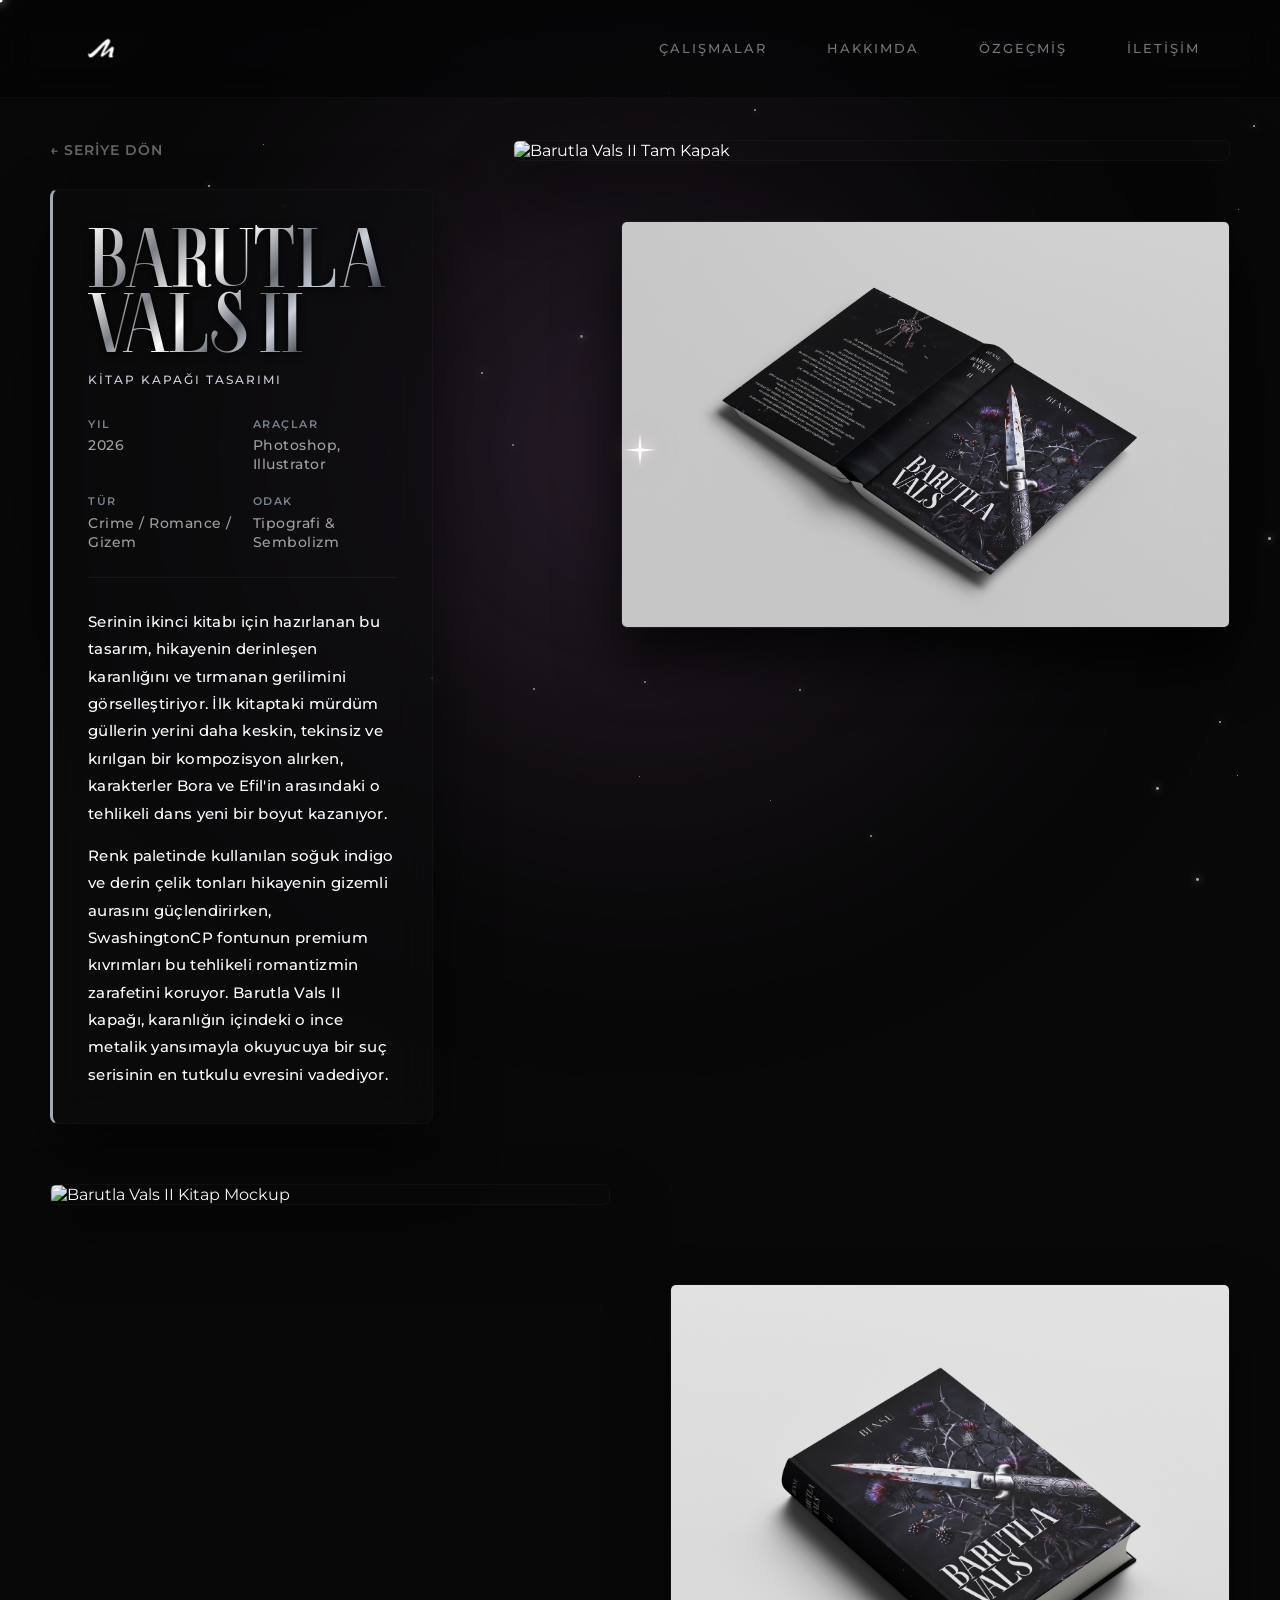
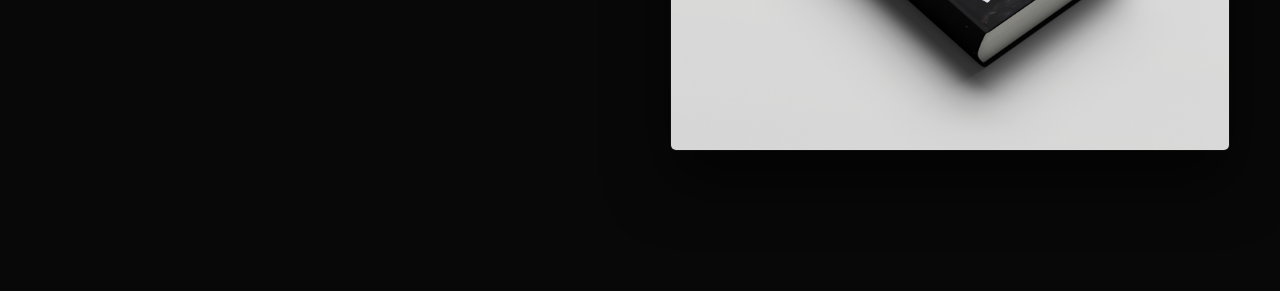
==== commit c76d6a2a: "Add files via upload" ====
--- a/barutla-vals-2.html
+++ b/barutla-vals-2.html
@@ -14,11 +14,13 @@
     
     <style>
         /* BARUTLA VALS'İN KESKİN FONTU */
-        @font-face {
+       @font-face {
     font-family: 'swashingtonCP';
-    src: url('swashington.ttf') format('truetype'); 
-            font-weight: normal; font-style: normal;
-        }
+    src: url('SwashingtonCP.ttf') format('truetype'); 
+    font-weight: normal; 
+    font-style: normal;
+    font-display: swap;
+}
 
         /* PROJEYE ÖZEL SOĞUK METALİK RENK AYARI */
         :root { --project-glow-color: #4f3754e3; }
--- a/style.css
+++ b/style.css
@@ -1,9 +1,10 @@
 /* ÖZEL FONT TANIMLAMALARI */
 @font-face {
-    font-family: 'MarketingDisparities';
-    src: url('marketing.otf') format('opentype'); /* uzantıya dikkat: .otf için opentype */
+    font-family: 'Marketing Disparities Demo';
+    src: url('MarketingDisparitiesDemoRegular-m27a9.ttf') format('truetype');
     font-weight: normal;
     font-style: normal;
+    font-display: swap;
 }
 
 /* GENEL AYARLAR */
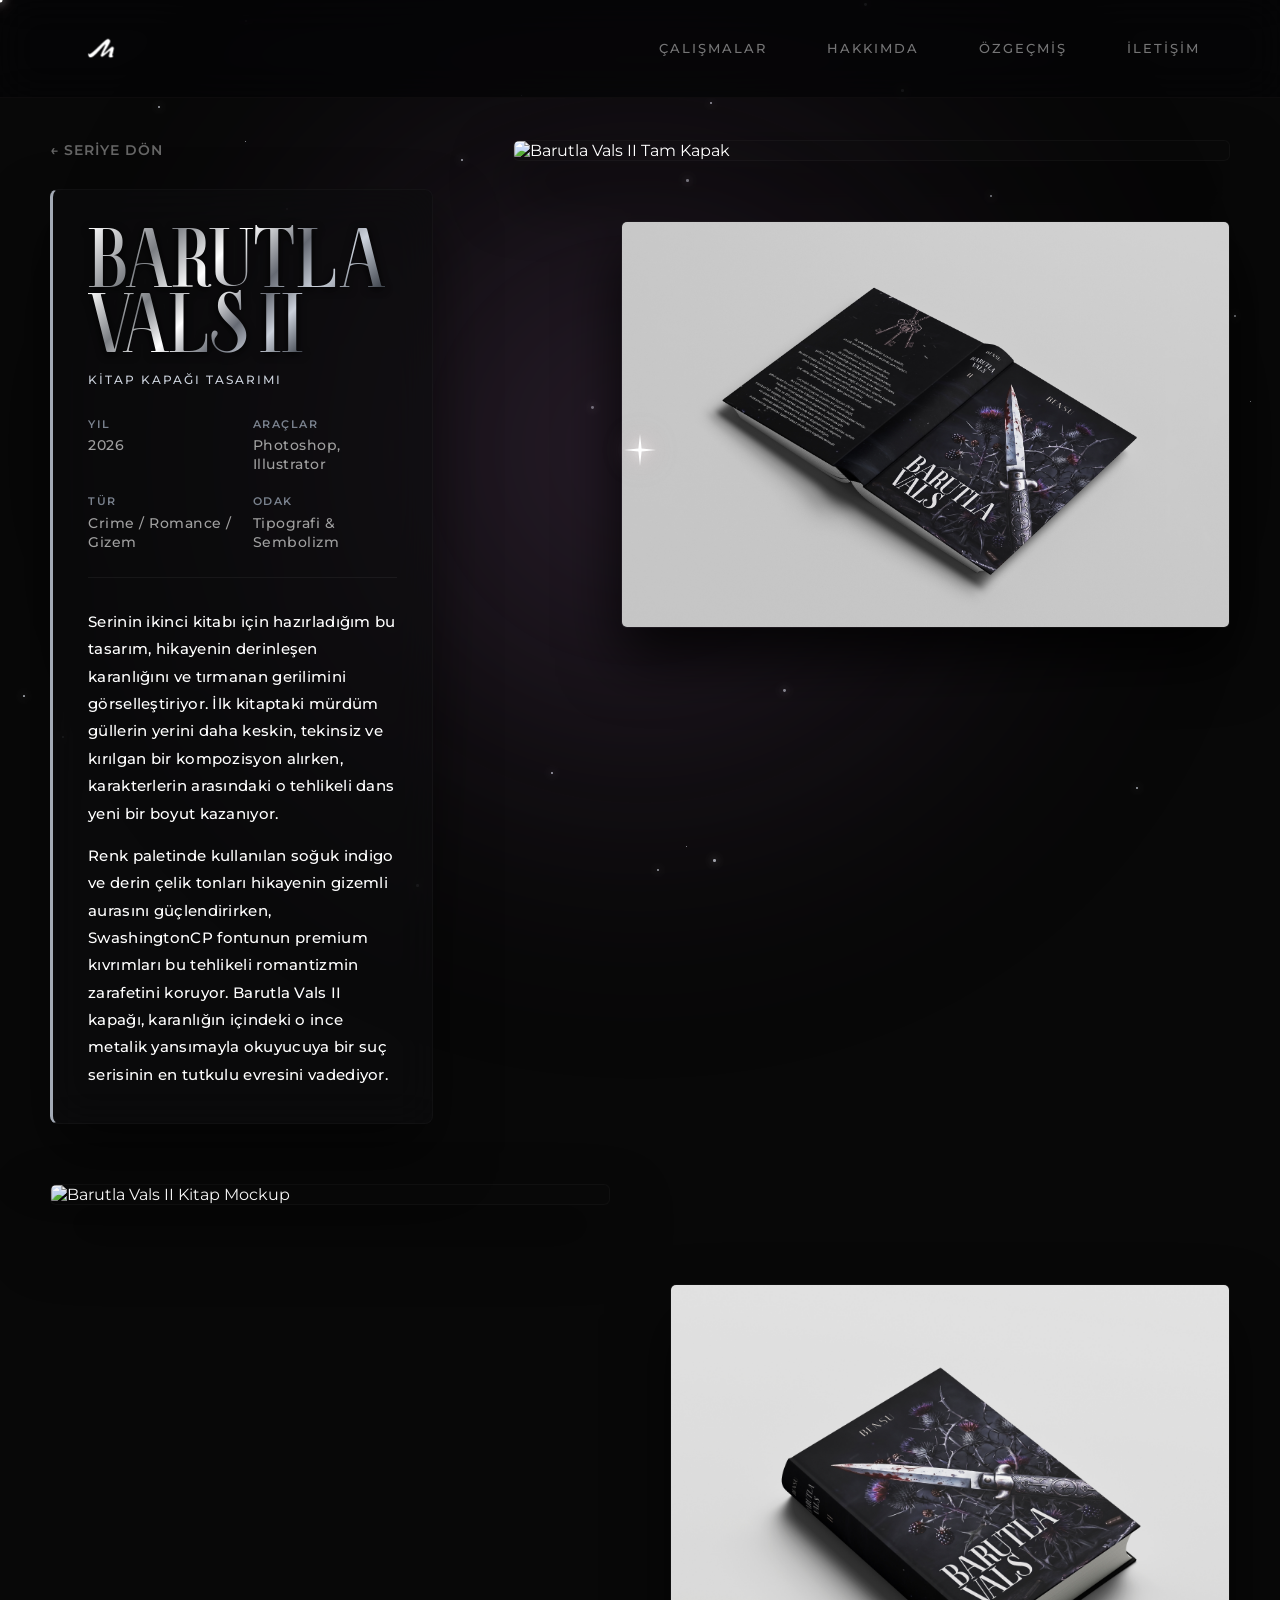
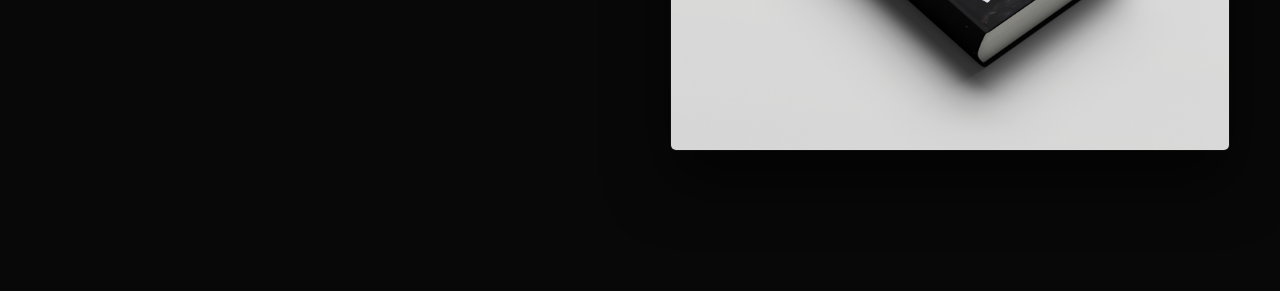
==== commit 70b6e806: "Add files via upload" ====
--- a/barutla-vals-2.html
+++ b/barutla-vals-2.html
@@ -128,7 +128,7 @@
                 </div>
 
                 <div class="project-description">
-                    <p>Serinin ikinci kitabı için hazırlanan bu tasarım, hikayenin derinleşen karanlığını ve tırmanan gerilimini görselleştiriyor. İlk kitaptaki mürdüm güllerin yerini daha keskin, tekinsiz ve kırılgan bir kompozisyon alırken, karakterler Bora ve Efil'in arasındaki o tehlikeli dans yeni bir boyut kazanıyor.</p>
+                    <p>Serinin ikinci kitabı için hazırladığım bu tasarım, hikayenin derinleşen karanlığını ve tırmanan gerilimini görselleştiriyor. İlk kitaptaki mürdüm güllerin yerini daha keskin, tekinsiz ve kırılgan bir kompozisyon alırken, karakterlerin arasındaki o tehlikeli dans yeni bir boyut kazanıyor.</p>
                     <p>Renk paletinde kullanılan soğuk indigo ve derin çelik tonları hikayenin gizemli aurasını güçlendirirken, SwashingtonCP fontunun premium kıvrımları bu tehlikeli romantizmin zarafetini koruyor. Barutla Vals II kapağı, karanlığın içindeki o ince metalik yansımayla okuyucuya bir suç serisinin en tutkulu evresini vadediyor.</p>
                 </div>
             </div>
--- a/style.css
+++ b/style.css
@@ -144,4 +144,50 @@
     .custom-cursor { display: none; }
     .contact-form-side { padding: 30px; }
     .premium-footer { padding: 30px 24px; }
+}
+
+/* ========================================= */
+/* MASAÜSTÜ PORTFOLIO YAZISINI BİRLEŞTİRME   */
+/* ========================================= */
+.hero-title-main {
+    display: flex;
+    flex-direction: row;
+    justify-content: center;
+    gap: 0; /* Aradaki boşlukları sıfırlar */
+}
+
+/* ========================================= */
+/* MOBİLDE KUSURSUZ HİZALAMA VE BOŞLUKLAR    */
+/* ========================================= */
+@media (max-width: 992px) {
+    .hero-title-main {
+        font-size: 5.5rem !important; /* Ekrana daha iyi oturması için bir tık küçülttük */
+        line-height: 1.1 !important; /* Heceler arası mesafeyi açtık (0.9'dan 1.1'e çıktı) */
+        letter-spacing: 2px !important;
+        flex-direction: column; /* Alt alta dizdik */
+    }
+    
+    .hero-title-main .syl {
+        display: block;
+    }
+
+    /* VISUAL COMMUNICATION DESIGN Yazısını Alt Alta Alma */
+    .vcd-tag {
+        max-width: 220px; /* Genişliği kısıtlayarak metni alt satıra inmeye zorladık */
+        margin: 35px auto 0 auto; /* Tam ortaya hizaladık */
+        line-height: 1.8; /* Satırlar arası ferahlık verdik */
+        display: block;
+    }
+}
+
+/* ========================================= */
+/* DOKUNMATİK EKRANLARDA KURSÖRÜ GİZLEME     */
+/* ========================================= */
+@media (pointer: coarse) {
+    .custom-cursor, .cursor-follower { 
+        display: none !important; 
+    }
+    body, a, button, .interactive, .nav-item { 
+        cursor: auto !important; 
+    }
 }
